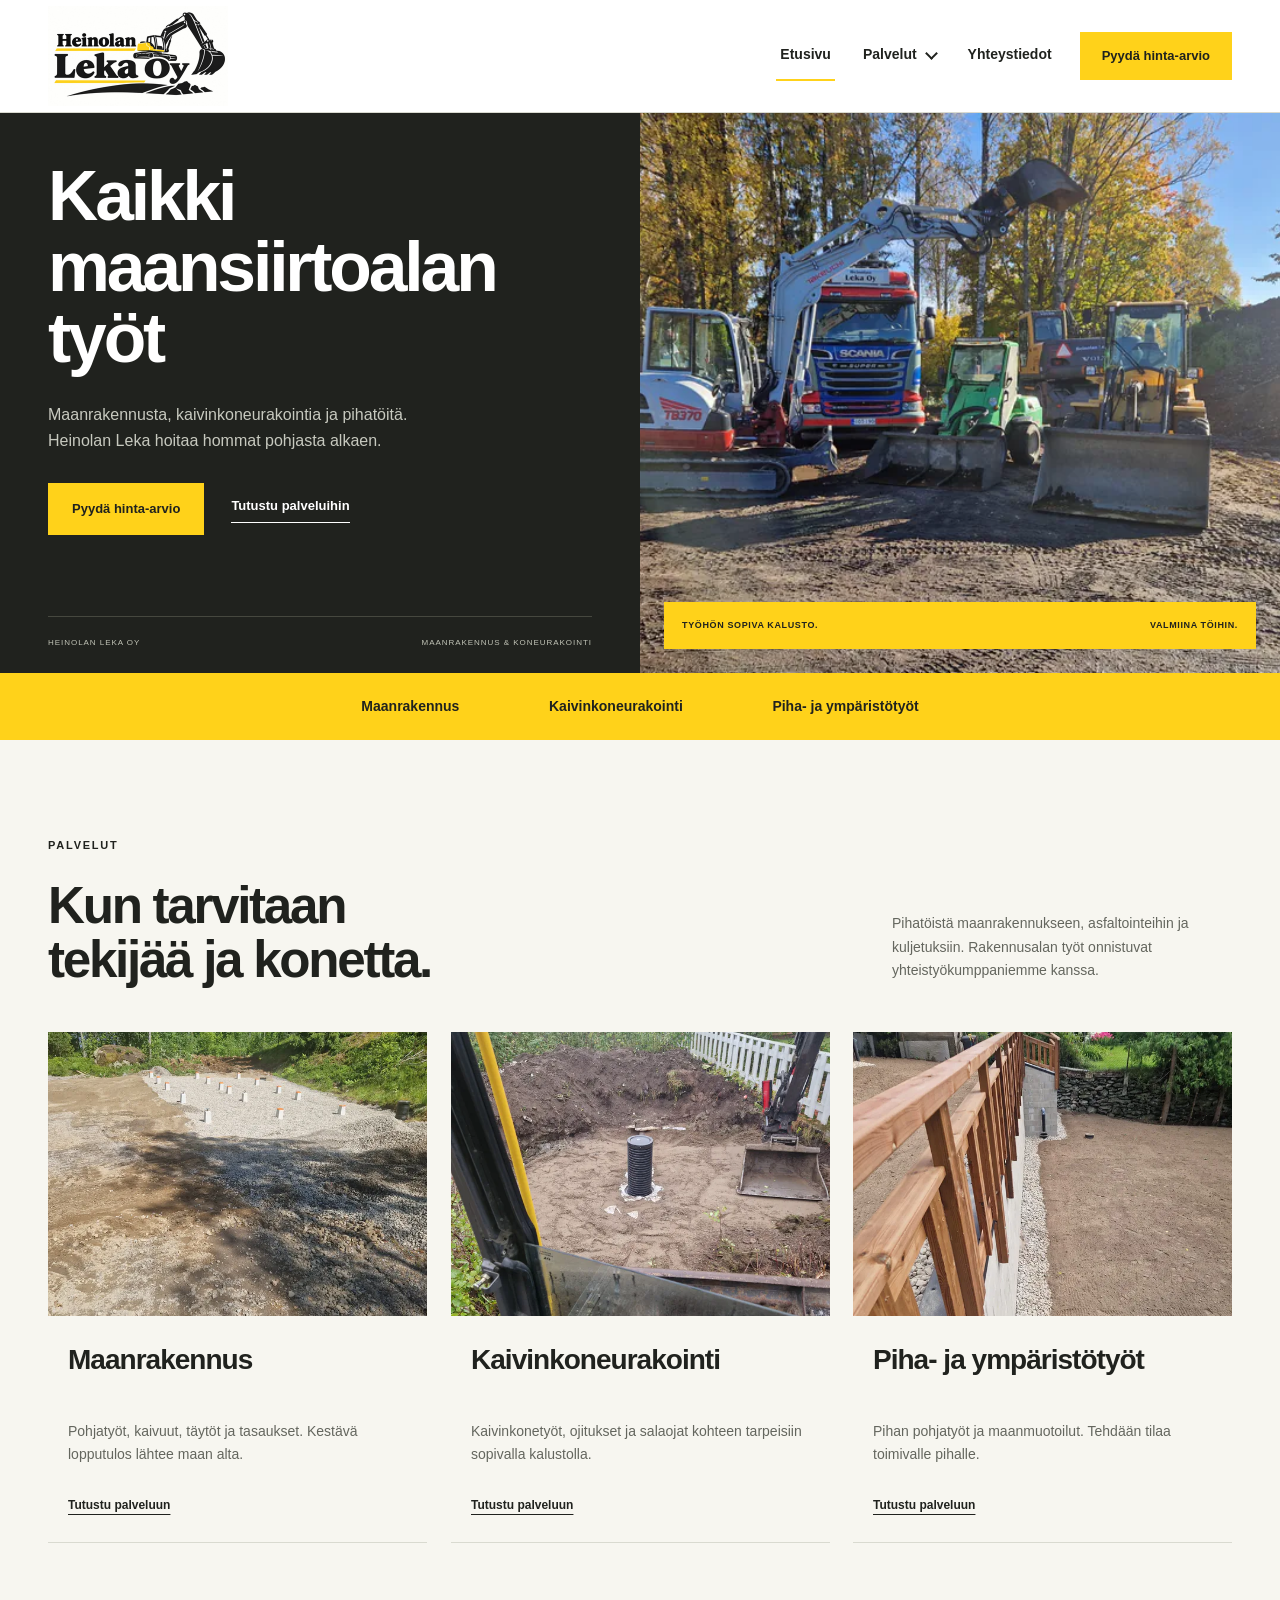
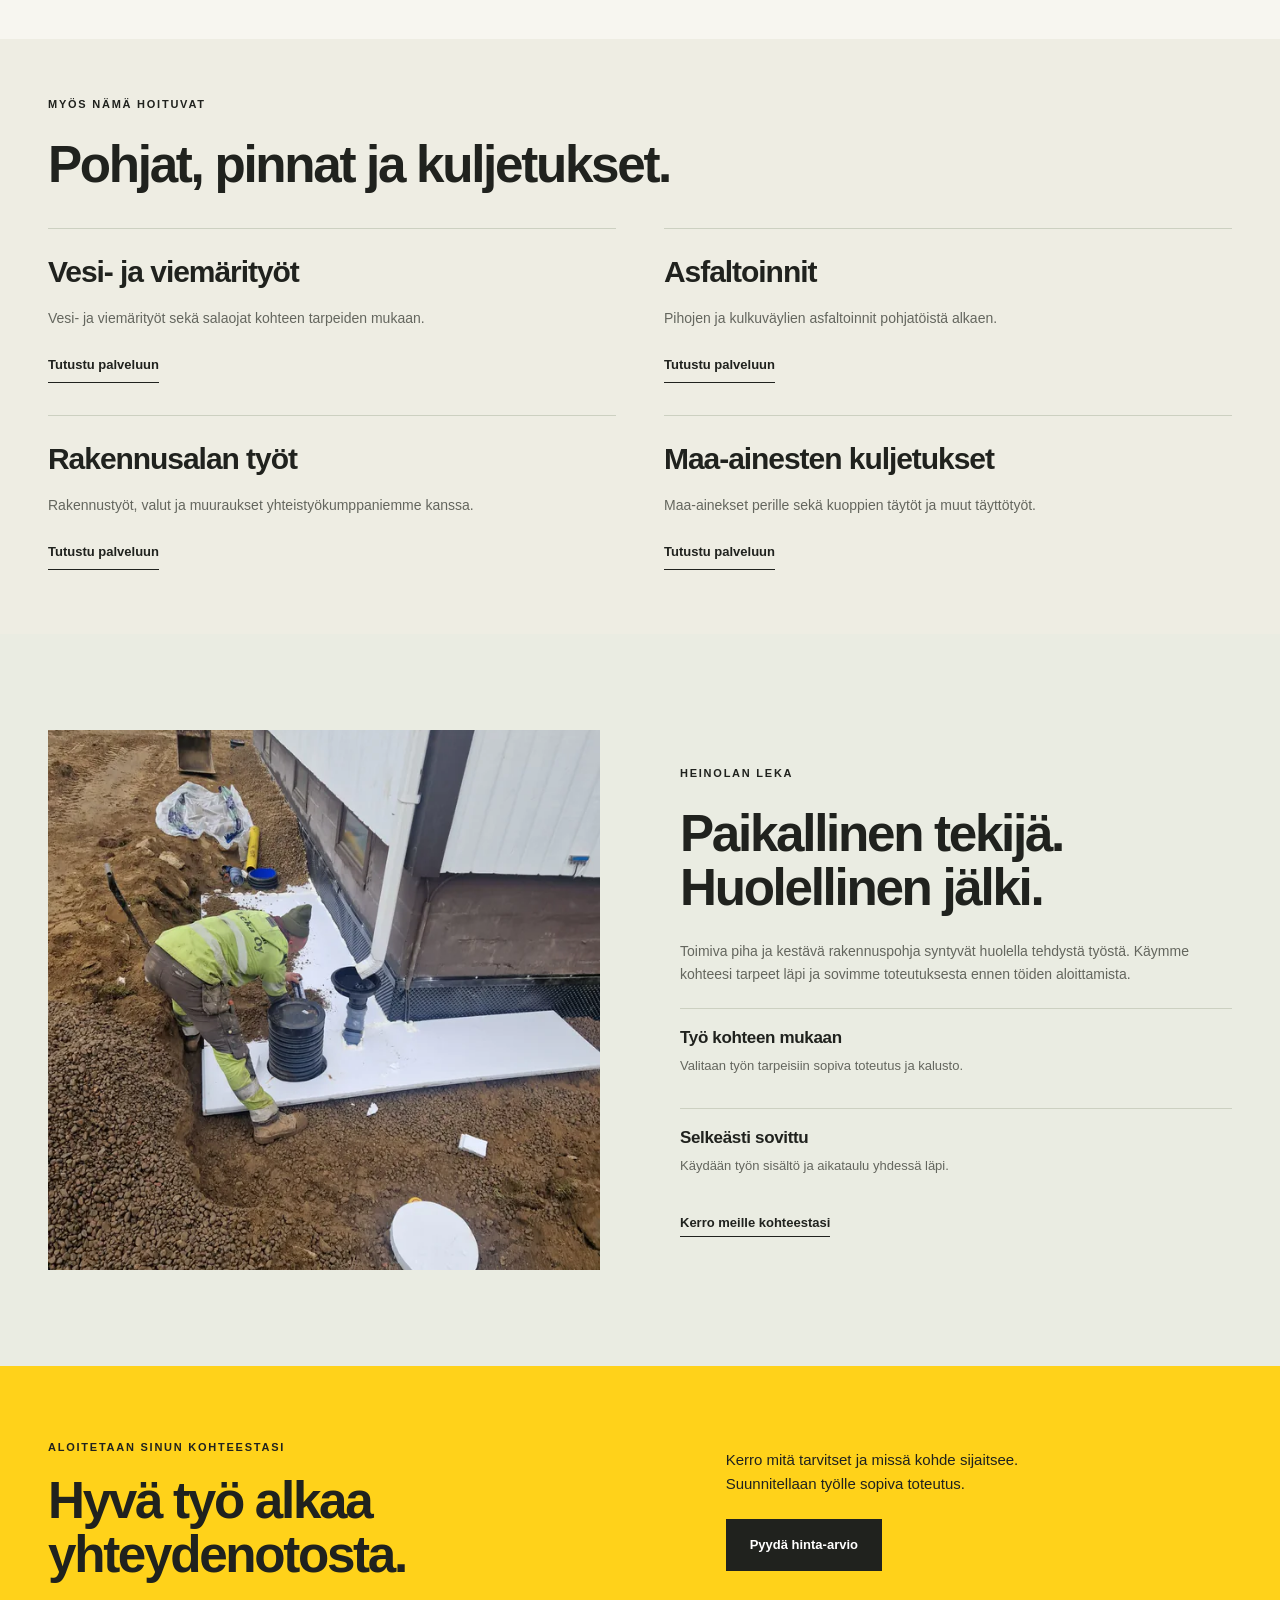
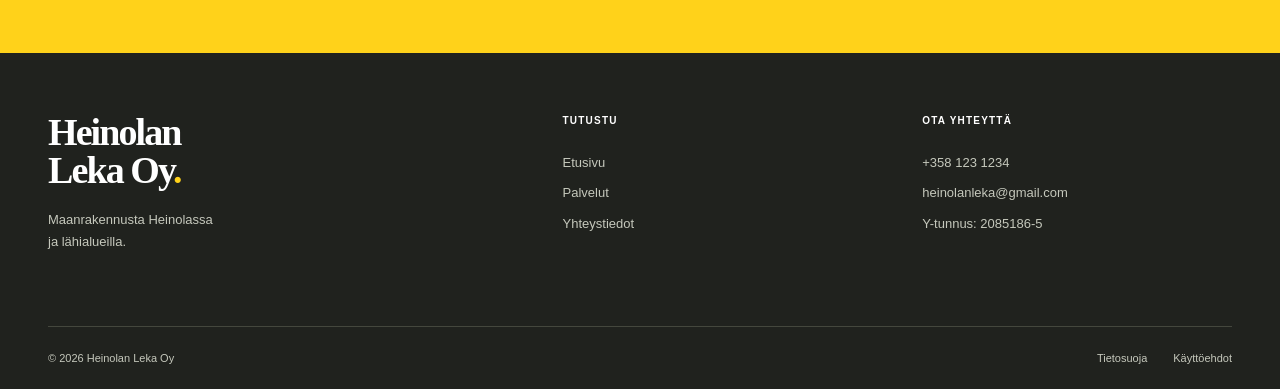
==== index.html @ 78585cc5 "Add files via upload" ====
<!doctype html>
<html lang="fi">
  <head>
    <meta charset="UTF-8">
    <meta name="viewport" content="width=device-width, initial-scale=1">
    <meta name="description" content="Heinolan Leka Oy tekee maanrakennus- ja maansiirtotyöt, kaivinkonetyöt sekä pihatyöt Heinolassa ja Päijät-Hämeessä. Pyydä hinta-arvio kohteeseesi.">
    <meta name="theme-color" content="#ffd21a">
    <title>Maanrakennus Heinola ja Päijät-Häme | Heinolan Leka Oy</title>
    <link rel="canonical" href="https://heinolanleka.fi/">
    <script type="application/ld+json">
      {
        "@context": "https://schema.org",
        "@graph": [
          {
            "@type": "Organization",
            "@id": "https://heinolanleka.fi/#yritys",
            "name": "Heinolan Leka Oy",
            "url": "https://heinolanleka.fi/",
            "logo": "https://heinolanleka.fi/assets/web/logo-720.webp",
            "image": "https://heinolanleka.fi/assets/web/kalusto-1280.webp",
            "description": "Maanrakennus, maansiirtotyöt, kaivinkonetyöt ja pihatyöt Heinolassa ja Päijät-Hämeessä.",
            "telephone": "+3581231234",
            "email": "heinolanleka@gmail.com",
            "taxID": "2085186-5",
            "areaServed": [
              { "@type": "City", "name": "Heinola" },
              { "@type": "AdministrativeArea", "name": "Päijät-Häme" }
            ]
          },
          {
            "@type": "WebSite",
            "@id": "https://heinolanleka.fi/#sivusto",
            "url": "https://heinolanleka.fi/",
            "name": "Heinolan Leka Oy",
            "inLanguage": "fi-FI",
            "publisher": { "@id": "https://heinolanleka.fi/#yritys" }
          }
        ]
      }
    </script>
    <meta property="og:type" content="website">
    <meta property="og:locale" content="fi_FI">
    <meta property="og:site_name" content="Heinolan Leka Oy">
    <meta property="og:title" content="Maanrakennus Heinola ja Päijät-Häme | Heinolan Leka Oy">
    <meta property="og:description" content="Heinolan Leka Oy tekee maanrakennus- ja maansiirtotyöt, kaivinkonetyöt sekä pihatyöt Heinolassa ja Päijät-Hämeessä. Pyydä hinta-arvio kohteeseesi.">
    <meta property="og:url" content="https://heinolanleka.fi/">
    <meta property="og:image" content="https://heinolanleka.fi/assets/web/kalusto-1280.webp">
    <meta property="og:image:width" content="1280">
    <meta property="og:image:height" content="960">
    <meta property="og:image:alt" content="Heinolan Leka Oy">
    <meta name="twitter:card" content="summary_large_image">
    <meta name="twitter:title" content="Maanrakennus Heinola ja Päijät-Häme | Heinolan Leka Oy">
    <meta name="twitter:description" content="Heinolan Leka Oy tekee maanrakennus- ja maansiirtotyöt, kaivinkonetyöt sekä pihatyöt Heinolassa ja Päijät-Hämeessä. Pyydä hinta-arvio kohteeseesi.">
    <meta name="twitter:image" content="https://heinolanleka.fi/assets/web/kalusto-1280.webp">
    <link rel="stylesheet" href="styles.css">
    <script src="navigation.js" defer></script>
  </head>
  <body>
    <a class="skip-link" href="#sisalto">Siirry sisältöön</a>


    <header>
      <div class="container navigation">
        <a class="brand" href="index.html" aria-label="Heinolan Leka Oy, etusivu">
          <img src="assets/web/logo-360.webp" srcset="assets/web/logo-360.webp 360w, assets/web/logo-720.webp 720w" sizes="(max-width: 700px) 135px, 180px" alt="Heinolan Leka Oy" width="720" height="480">
        </a>
        <button class="menu-toggle" type="button" aria-expanded="false" aria-controls="paavalikko" hidden>
          <span class="menu-icon" aria-hidden="true"><span></span><span></span><span></span></span>
          <span class="menu-label">Valikko</span>
        </button>
        <nav id="paavalikko" aria-label="Päänavigaatio">
          <a href="index.html" aria-current="page">Etusivu</a>
          <details class="services-dropdown">
            <summary>Palvelut</summary>
            <div class="services-menu">
              <a href="palvelut.html">Kaikki palvelut</a>
              <a href="palvelut.html#maanrakennus">Maanrakennus</a>
              <a href="palvelut.html#koneurakointi">Kaivinkone&shy;urakointi</a>
              <a href="palvelut.html#pihatyot">Piha- ja ympäristötyöt</a>
              <a href="palvelut.html#vesi-ja-viemarityot">Vesi- ja viemärityöt</a>
              <a href="palvelut.html#asfaltoinnit">Asfaltoinnit</a>
              <a href="palvelut.html#rakennustyot">Rakennusalan työt, valut ja muuraukset</a>
              <a href="palvelut.html#maa-ainesten-kuljetukset">Maa-ainesten kuljetukset</a>
            </div>
          </details>
          <a href="yhteystiedot.html">Yhteystiedot</a>
          <a class="button nav-cta" href="yhteystiedot.html">Pyydä hinta-arvio</a>
        </nav>
      </div>
    </header>
    <main id="sisalto">

    
      <section class="hero">

        <div class="hero-copy">
          <h1>Kaikki<br>maansiirtoalan<br>työt</h1>
          <p class="hero-description">Maanrakennusta, kaivinkoneurakointia ja pihatöitä. Heinolan Leka hoitaa hommat pohjasta alkaen.</p>

          <div class="hero-actions">
            <a class="button" href="yhteystiedot.html">Pyydä hinta-arvio</a>
            <a class="text-link" href="palvelut.html">Tutustu palveluihin</a>
          </div>

          <div class="hero-footnote">
            <span>HEINOLAN LEKA OY</span>
            <span>MAANRAKENNUS & KONEURAKOINTI</span>
          </div>
        </div>

        <div class="hero-photo">
          <img src="assets/web/kalusto-1280.webp" srcset="assets/web/kalusto-640.webp 640w, assets/web/kalusto-1280.webp 1280w" sizes="(max-width: 700px) 100vw, 50vw" alt="Heinolan Leka Oy:n kaivinkoneita ja kuorma-auto" width="1280" height="960" fetchpriority="high">
          <div class="photo-caption">
            <span>TYÖHÖN SOPIVA KALUSTO.</span>
            <span>VALMIINA TÖIHIN.</span>
          </div>
        </div>
      </section>

      <div class="service-strip">
        <div class="container">
          <span>Maanrakennus</span>
          <span>Kaivinkone&shy;urakointi</span>
          <span>Piha- ja ympäristötyöt</span>
        </div>
      </div>

      <section class="services">
        <div class="container">
          <div class="section-heading">
            <div>
              <p class="eyebrow">PALVELUT</p>
              <h2>Kun tarvitaan<br>tekijää ja konetta.</h2>
            </div>
            <p>Pihatöistä maanrakennukseen, asfaltointeihin ja kuljetuksiin. Rakennusalan työt onnistuvat yhteistyökumppaniemme kanssa.</p>
          </div>
          <div class="service-grid">
            <a class="service-card" href="palvelut.html#maanrakennus">
              <img class="service-card-photo" src="assets/web/20250701_133553-1280.webp" srcset="assets/web/20250701_133553-640.webp 640w, assets/web/20250701_133553-1280.webp 1280w" sizes="(max-width: 700px) calc(100vw - 36px), (max-width: 1000px) calc((100vw - 64px) / 2), (max-width: 1336px) calc((100vw - 144px) / 3), 398px" alt="Tasattu sorapohja ja perustusten paikat metsäisellä tontilla" width="1280" height="1707" loading="lazy">
              <h3>Maanrakennus</h3>
              <p>Pohjatyöt, kaivuut, täytöt ja tasaukset. Kestävä lopputulos lähtee maan alta.</p>
              <span class="card-link">Tutustu palveluun</span>
            </a><a class="service-card" href="palvelut.html#koneurakointi">
              <img class="service-card-photo" src="assets/web/20240918_081945-1280.webp" srcset="assets/web/20240918_081945-640.webp 640w, assets/web/20240918_081945-1280.webp 1280w" sizes="(max-width: 700px) calc(100vw - 36px), (max-width: 1000px) calc((100vw - 64px) / 2), (max-width: 1336px) calc((100vw - 144px) / 3), 398px" alt="Kaivinkone pihan kaivuutöissä" width="1280" height="1707" loading="lazy">
              <h3>Kaivinkone&shy;urakointi</h3>
              <p>Kaivinkonetyöt, ojitukset ja salaojat kohteen tarpeisiin sopivalla kalustolla.</p>
              <span class="card-link">Tutustu palveluun</span>
            </a><a class="service-card" href="palvelut.html#pihatyot">
              <img class="service-card-photo yard-photo" src="assets/web/pihatyot-1280.webp" srcset="assets/web/pihatyot-640.webp 640w, assets/web/pihatyot-1280.webp 1280w" sizes="(max-width: 700px) calc(100vw - 36px), (max-width: 1000px) calc((100vw - 64px) / 2), (max-width: 1336px) calc((100vw - 144px) / 3), 398px" alt="Tasattu piha ja tukimuuri puukaiteineen" width="1280" height="1707" loading="lazy">
              <h3>Piha- ja ympäristötyöt</h3>
              <p>Pihan pohjatyöt ja maanmuotoilut. Tehdään tilaa toimivalle pihalle.</p>
              <span class="card-link">Tutustu palveluun</span>
            </a>
          </div>
        </div>
      </section>

      <section class="additional-services home-additional-services">
        <div class="container">
          <p class="eyebrow">MYÖS NÄMÄ HOITUVAT</p>
          <h2>Pohjat, pinnat ja kuljetukset.</h2>
          <div class="additional-service-grid">
            <a class="additional-service" href="palvelut.html#vesi-ja-viemarityot">
              <h3>Vesi- ja viemärityöt</h3>
              <p>Vesi- ja viemärityöt sekä salaojat kohteen tarpeiden mukaan.</p>
              <span class="text-link">Tutustu palveluun</span>
            </a>
            <a class="additional-service" href="palvelut.html#asfaltoinnit">
              <h3>Asfaltoinnit</h3>
              <p>Pihojen ja kulkuväylien asfaltoinnit pohjatöistä alkaen.</p>
              <span class="text-link">Tutustu palveluun</span>
            </a>
            <a class="additional-service" href="palvelut.html#rakennustyot">
              <h3>Rakennusalan työt</h3>
              <p>Rakennustyöt, valut ja muuraukset yhteistyökumppaniemme kanssa.</p>
              <span class="text-link">Tutustu palveluun</span>
            </a>
            <a class="additional-service" href="palvelut.html#maa-ainesten-kuljetukset">
              <h3>Maa-ainesten kuljetukset</h3>
              <p>Maa-ainekset perille sekä kuoppien täytöt ja muut täyttötyöt.</p>
              <span class="text-link">Tutustu palveluun</span>
            </a>
          </div>
        </div>
      </section>

      <section class="about">

        <div class="container about-grid">
          <div class="equipment-photo">
            <img src="assets/web/tyontekija-1280.webp" srcset="assets/web/tyontekija-640.webp 640w, assets/web/tyontekija-1280.webp 1280w" sizes="(max-width: 700px) calc(100vw - 36px), (max-width: 1000px) calc((100vw - 76px) / 2), (max-width: 1336px) calc((100vw - 176px) / 2), 580px" alt="Heinolan Lekan työntekijä asentamassa eristystä talon vierustalla" width="1280" height="1707" loading="lazy">
          </div>
          <div>
            <p class="eyebrow">HEINOLAN LEKA</p>
            <h2>Paikallinen tekijä.<br>Huolellinen jälki.</h2>
            <p>Toimiva piha ja kestävä rakennuspohja syntyvät huolella tehdystä työstä. Käymme kohteesi tarpeet läpi ja sovimme toteutuksesta ennen töiden aloittamista.</p>
            <div class="principle">
              <div>
                <h3>Työ kohteen mukaan</h3>
                <p>Valitaan työn tarpeisiin sopiva toteutus ja kalusto.</p>
              </div>
            </div>
            <div class="principle">
              <div>
                <h3>Selkeästi sovittu</h3>
                <p>Käydään työn sisältö ja aikataulu yhdessä läpi.</p>
              </div>
            </div>
            <a class="text-link" href="yhteystiedot.html">Kerro meille kohteestasi</a>
          </div>
        </div>
      </section>

      <section class="cta">
        <div class="container">
          <div>
            <p class="eyebrow">ALOITETAAN SINUN KOHTEESTASI</p>
            <h2>Hyvä työ alkaa<br>yhteydenotosta.</h2>
          </div>
          <div>
            <p>Kerro mitä tarvitset ja missä kohde sijaitsee.<br>Suunnitellaan työlle sopiva toteutus.</p>
            <a class="button dark" href="yhteystiedot.html">Pyydä hinta-arvio</a>
          </div>
        </div>
      </section>
    </main>

    <footer>

      <div class="container footer-main">
        <div>
          <a class="footer-brand" href="index.html">Heinolan<br>Leka Oy<span>.</span></a>
          <p>Maanrakennusta Heinolassa<br>ja lähialueilla.</p>
        </div>
        <div>
          <p class="footer-label">TUTUSTU</p>
          <a href="index.html">Etusivu</a>
          <a href="palvelut.html">Palvelut</a>
          <a href="yhteystiedot.html">Yhteystiedot</a>
        </div>
        <div>
          <p class="footer-label">OTA YHTEYTTÄ</p>
          <a href="tel:+3581231234">+358 123 1234</a>
          <a href="mailto:heinolanleka@gmail.com">heinolanleka@gmail.com</a>
          <p>Y-tunnus: 2085186-5</p>
        </div>
      </div>

      <div class="container footer-bottom">
        <span>© 2026 Heinolan Leka Oy</span>
        <div>
          <a href="tietosuoja.html">Tietosuoja</a>
          <a href="kayttoehdot.html">Käyttöehdot</a>
        </div>
      </div>
    </footer>
  </body>
</html>
---- styles.css ----
:root{--yellow:#ffd21a;--ink:#20221e;--paper:#f7f6f0;--muted:#64665e;--line:#d9dad0}*{box-sizing:border-box}html{scroll-behavior:smooth;scroll-padding-top:24px}body{margin:0;background:var(--paper);color:var(--ink);font:16px/1.65 Arial,Helvetica,sans-serif}a{color:inherit;text-decoration:none}img{display:block;max-width:100%}p{margin:0 0 22px}h1,h2,h3{margin:0;font-weight:800;line-height:1.05;letter-spacing:-.045em}h1{font-size:clamp(54px,6.7vw,102px)}h2{font-size:clamp(36px,4vw,58px)}h3{font-size:26px;letter-spacing:-.035em}.container{width:min(1240px,calc(100% - 96px));margin-inline:auto}section{padding:96px 0}.eyebrow{font-size:11px;font-weight:700;letter-spacing:.16em;margin-bottom:25px}.button{display:inline-flex;align-items:center;justify-content:space-between;gap:32px;padding:17px 24px;background:var(--yellow);color:var(--ink);font-size:13px;font-weight:700;line-height:1.4;transition:background .2s,transform .2s}.button:hover{background:#edbf00;transform:translateY(-2px)}.button.dark{background:var(--ink);color:white}.button.dark:hover{background:#3c4036}.text-link{font-size:13px;font-weight:700;border-bottom:1px solid;padding-bottom:6px}.text-link:hover{color:#706000}a:focus-visible{outline:3px solid #937700;outline-offset:5px}.skip-link{position:fixed;top:-80px;left:12px;z-index:10;padding:12px;background:var(--yellow)}.skip-link:focus{top:12px}header{background:#fff;border-bottom:1px solid var(--line)}.navigation{display:flex;align-items:center;justify-content:space-between;min-height:112px;gap:28px}.brand{width:180px;height:100px;overflow:hidden;display:flex;align-items:center}.brand img{width:180px;height:120px;object-fit:contain}.navigation nav{display:flex;gap:36px;margin-left:auto;margin-right:34px;font-size:13px;font-weight:700}.navigation nav a{padding:12px 0;border-bottom:2px solid transparent}.navigation nav a:hover,.navigation nav a[aria-current]{border-color:var(--yellow)}.hero{display:grid;grid-template-columns:1fr 1fr;padding:0;background:var(--ink);color:white}.hero-copy{padding:64px 48px 24px max(48px,calc((100vw - 1240px)/2));display:flex;flex-direction:column}.hero h1 span{color:var(--yellow)}.hero-description{max-width:405px;font-size:16px;color:#c7c9bf;margin:28px 0}.hero-actions{display:flex;align-items:center;gap:27px;margin-bottom:56px}.hero-actions .text-link:hover{color:var(--yellow)}.hero-footnote{border-top:1px solid #46483f;padding-top:19px;display:flex;justify-content:space-between;gap:15px;font-size:8px;letter-spacing:.12em;color:#c0c3b6;margin-top:auto}.hero-photo{position:relative;min-height:660px;overflow:hidden}.hero-photo>img{width:100%;height:100%;position:absolute;object-fit:cover;object-position:56% center}.photo-caption{position:absolute;bottom:24px;left:24px;right:24px;display:flex;justify-content:space-between;gap:16px;background:var(--yellow);padding:16px 18px;font-size:9px;color:var(--ink);font-weight:700;letter-spacing:.07em}.service-strip{background:var(--yellow);padding:22px 0}.service-strip .container{display:flex;align-items:center;justify-content:space-between;gap:20px;font-size:14px;font-weight:700}.section-heading{display:flex;justify-content:space-between;align-items:flex-end;gap:60px;margin-bottom:45px}.section-heading>p{max-width:340px;color:var(--muted);font-size:14px;margin:0 0 5px}.service-grid{display:grid;grid-template-columns:repeat(3,1fr);border:1px solid var(--line)}.service-card{padding:30px;display:flex;flex-direction:column;transition:background .2s}.service-card+.service-card{border-left:1px solid var(--line)}.service-card:hover{background:#eeede3}.service-card h3{max-width:250px;min-height:56px}.service-card p{color:var(--muted);font-size:14px;margin:20px 0 30px}.card-link{margin-top:auto;font-size:12px;font-weight:700;display:flex;justify-content:space-between}.about{background:#eaece2}.about-grid{display:grid;grid-template-columns:1fr 1fr;gap:80px;align-items:center}.equipment-photo{position:relative;height:540px}.equipment-photo img{height:100%;width:100%;object-fit:cover}.equipment-photo>span{position:absolute;bottom:0;left:0;padding:15px 20px;background:var(--yellow);font-size:10px;letter-spacing:.08em;font-weight:700}.about-grid h2{margin-bottom:25px}.about-grid>div>p:not(.eyebrow){color:var(--muted);font-size:14px}.principle{display:flex;gap:22px;border-top:1px solid #ccd0c1;padding-top:20px;margin-bottom:10px}.principle h3{font-size:17px;letter-spacing:-.02em;margin-bottom:8px}.principle p{font-size:13px;color:var(--muted)}.cta{background:var(--yellow);padding:72px 0}.cta .container{display:grid;grid-template-columns:1.2fr 1fr;gap:70px;align-items:center}.cta p:not(.eyebrow){font-size:15px}.cta .eyebrow{margin-bottom:18px}footer{background:var(--ink);color:#c5c8bc;padding:60px 0 0;font-size:13px}.footer-main{display:grid;grid-template-columns:1.5fr 1fr 1fr;gap:50px;padding-bottom:52px}.footer-brand{font-family:Georgia,serif;font-size:38px;font-weight:bold;color:white;line-height:1;letter-spacing:-.05em;margin-bottom:20px!important}.footer-brand span{color:var(--yellow)}.footer-main a{display:block;margin-bottom:9px}.footer-main a:hover{color:var(--yellow)}.footer-label{font-size:10px;letter-spacing:.12em;color:#fff;font-weight:700}.footer-bottom{border-top:1px solid #44473d;padding-block:22px;display:flex;justify-content:space-between;font-size:11px}.footer-bottom div{display:flex;gap:26px}.page-heading{background:var(--ink);color:white;padding:80px 0}.page-heading h1{font-size:clamp(50px,6vw,82px)}.page-heading h1 span{color:var(--yellow)}.page-heading>.container>p:last-child{max-width:540px;margin:26px 0 0;color:#c7c9bf}.details{padding:25px 0 70px}.detail-row{display:grid;grid-template-columns:1.8fr 1fr;gap:35px;padding:65px 0;border-bottom:1px solid var(--line);scroll-margin-top:20px}.detail-row h2{font-size:36px;margin-bottom:22px}.detail-row p{color:var(--muted);max-width:570px}.detail-row ul{list-style:none;padding:0;margin:0 0 0 25px}.detail-row li{padding:12px 0;border-bottom:1px solid var(--line);font-size:14px}.contact-grid{display:grid;grid-template-columns:1fr 1fr;gap:85px}.contact-email{display:flex;justify-content:space-between;gap:15px;font-size:clamp(18px,2.3vw,30px);border-bottom:1px solid var(--line);padding:35px 0 22px;letter-spacing:-.035em}.contact-email:hover{color:#746000}.area{margin-top:26px;font-size:14px}.contact-guide{background:#eaece2;padding:38px}.contact-guide h3{font-size:28px}.contact-guide ul{padding-left:22px;color:var(--muted);font-size:14px;margin:25px 0}.contact-guide li{padding:5px 0}.contact-photo{height:350px}.contact-photo img{width:100%;height:100%;object-fit:cover;object-position:center 57%}.legal-page{max-width:780px}.legal-page h1{font-size:clamp(38px,6vw,64px);overflow-wrap:anywhere}.legal-page h2{font-size:26px;margin:35px 0 18px}.legal-page p{color:var(--muted)}
@media(min-width:1600px){.hero-copy{padding-right:80px}.hero-photo{min-height:740px}}
@media(max-width:1000px){.container{width:calc(100% - 48px)}.navigation nav{gap:22px;margin-right:0}.hero-copy{padding:45px 26px 24px}.hero h1{font-size:70px}.hero-photo{min-height:630px}.hero-actions{align-items:flex-start;flex-direction:column;gap:22px}.hero-footnote{flex-direction:column;gap:5px}.about-grid{gap:40px}.service-card{padding:24px}.service-card h3{font-size:24px}.contact-grid{gap:35px}}
@media(max-width:700px){section{padding:60px 0}.container{width:calc(100% - 36px)}.navigation{min-height:0;gap:12px;flex-wrap:wrap;padding-top:4px}.brand{width:135px;height:83px}.brand img{width:135px;height:90px}.navigation .nav-cta{order:1;padding:12px 16px;font-size:12px;gap:18px}.navigation nav{order:2;flex-basis:100%;justify-content:space-between;margin:0;gap:20px;border-top:1px solid var(--line);font-size:12px}.navigation nav a{padding:12px 0}.hero{grid-template-columns:1fr}.hero-copy{padding:38px 22px 22px}.hero h1{font-size:clamp(58px,13vw,82px)}.hero-description{max-width:390px;font-size:15px;margin:24px 0}.hero-actions{flex-direction:row;align-items:center;gap:20px;margin-bottom:35px}.hero-actions .button{padding:15px 18px;gap:20px}.hero-actions .text-link{font-size:12px}.hero-footnote{flex-direction:row;font-size:7px;gap:10px}.hero-photo{min-height:340px}.photo-caption{left:18px;right:18px;bottom:18px;font-size:8px;padding:13px}.service-strip{padding:17px 0}.service-strip .container{gap:10px;flex-wrap:wrap;justify-content:center;font-size:10px}.section-heading{display:block;margin-bottom:30px}.section-heading>p{margin-top:24px;max-width:100%}.service-grid{grid-template-columns:1fr}.service-card+.service-card{border-left:0;border-top:1px solid var(--line)}.service-card h3{min-height:0;max-width:none;font-size:28px}.service-card p{margin:18px 0 24px}.about-grid{grid-template-columns:1fr;gap:35px}.equipment-photo{height:330px}.cta .container{grid-template-columns:1fr;gap:28px}.cta{padding:52px 0}.footer-main{grid-template-columns:1fr 1fr;gap:30px}.footer-main>div:first-child{grid-column:1/-1}.footer-main>div:last-child{overflow-wrap:anywhere}.footer-bottom{gap:15px;flex-wrap:wrap}.page-heading{padding:54px 0}.detail-row{grid-template-columns:1fr;gap:15px;padding:40px 0}.detail-row h2{font-size:29px;overflow-wrap:anywhere}.detail-row ul{grid-column:1;margin:12px 0 0}.contact-grid{grid-template-columns:1fr;gap:40px}.contact-guide{padding:28px}.contact-photo{height:260px}.eyebrow{font-size:10px;margin-bottom:20px}}
@media(prefers-reduced-motion:reduce){html{scroll-behavior:auto}*,*:before,*:after{transition:none!important}}

.service-strip .container{justify-content:center;gap:clamp(24px,7vw,110px)}
.service-grid{border:0;gap:24px}
.service-card{padding:0 0 26px;border-bottom:1px solid var(--line)}
.service-card+.service-card{border-left:0}
.service-card-photo{width:100%;height:auto;aspect-ratio:4/3;object-fit:cover;object-position:center 48%;margin-bottom:28px}
.service-card h3,.service-card p,.service-card .card-link{margin-left:20px;margin-right:20px}
.card-link{text-decoration:underline;text-underline-offset:5px}
.detail-row{grid-template-columns:1fr 1fr;gap:64px;align-items:center}
.detail-row>div{min-width:0}
.detail-row ul{margin:28px 0 0;max-width:570px}
.detail-photo{width:100%;height:auto;aspect-ratio:4/5;object-fit:cover;max-height:580px}
.detail-row:nth-child(even) .detail-photo{grid-column:1;grid-row:1}
.detail-row:nth-child(even)>div{grid-column:2;grid-row:1}
.equipment-photo img{object-position:center 48%}
.yard-photo{object-position:center 24%}
@media(max-width:1000px){.detail-row{gap:32px}.service-grid{gap:16px}.service-card h3,.service-card p,.service-card .card-link{margin-left:12px;margin-right:12px}}
@media(max-width:700px){.service-strip .container{gap:8px 22px}.service-grid{gap:30px}.service-card+.service-card{border-top:0}.service-card-photo{aspect-ratio:4/3;margin-bottom:24px}.detail-row{grid-template-columns:1fr;gap:28px}.detail-row:nth-child(even) .detail-photo,.detail-row:nth-child(even)>div{grid-column:auto;grid-row:auto}.detail-photo{aspect-ratio:4/3;max-height:none}.equipment-photo{height:auto;aspect-ratio:4/5}}

.service-card{container-type:inline-size}
.service-card h3{max-width:none;font-size:clamp(22px,7.5cqw,28px);line-height:1.15}
.service-card h3,.detail-row h2{overflow-wrap:normal;hyphens:manual}

[hidden]{display:none!important}
.navigation{flex-wrap:wrap;gap:0 24px;padding-block:6px}
.brand{flex-shrink:0}
.menu-toggle{display:inline-flex;align-items:center;justify-content:center;gap:12px;min-height:48px;margin-left:auto;padding:12px 16px;border:1px solid var(--line);background:var(--paper);color:var(--ink);font:700 13px/1.4 Arial,Helvetica,sans-serif;cursor:pointer}
.menu-toggle:hover{background:var(--yellow)}
.menu-toggle:focus-visible{outline:3px solid #937700;outline-offset:5px}
.menu-icon{display:grid;gap:5px;width:22px}
.menu-icon span{height:2px;background:currentColor;transition:transform .2s,opacity .2s}
.menu-toggle[aria-expanded="true"] .menu-icon span:first-child{transform:translateY(7px) rotate(45deg)}
.menu-toggle[aria-expanded="true"] .menu-icon span:nth-child(2){opacity:0}
.menu-toggle[aria-expanded="true"] .menu-icon span:last-child{transform:translateY(-7px) rotate(-45deg)}
.navigation nav{order:2;flex-basis:100%;display:flex;align-items:center;justify-content:flex-end;flex-wrap:wrap;gap:12px 32px;margin:0;padding:16px 0;border-top:1px solid var(--line);font-size:14px}
.navigation nav a{min-height:48px;display:inline-flex;align-items:center;padding:12px 4px}
.navigation nav .nav-cta{padding:14px 22px;border:0}
@media(min-width:901px){
  .navigation{flex-wrap:nowrap}
  .navigation nav{flex-basis:auto;flex-wrap:nowrap;margin-left:auto;padding:0;border-top:0;gap:24px}
}

.hero>*,.about-grid>*,.service-grid>*,.contact-grid>*,.cta .container>*,.footer-main>*{min-width:0}
h1,h2,h3{overflow-wrap:normal;hyphens:manual}
.contact-email{overflow-wrap:anywhere}
.hero-actions,.hero-footnote,.photo-caption{flex-wrap:wrap}
.button{max-width:100%}
@media(min-width:701px) and (max-width:1000px){
  .hero h1{font-size:clamp(48px,7vw,70px)}
  .service-grid{grid-template-columns:repeat(2,minmax(0,1fr))}
  .service-card:last-child{grid-column:1/-1;max-width:calc((100% - 16px)/2)}
  .section-heading{gap:32px}
  .about-grid{gap:28px}
  .cta .container{gap:32px}
  .footer-main{gap:24px}
}
@media(max-width:700px){
  .navigation nav{align-items:stretch;flex-direction:column;gap:4px;padding-block:12px 18px}
  .navigation nav a{padding-inline:14px}
  .navigation nav .nav-cta{justify-content:center;margin-top:8px;font-size:14px}
  .hero h1{font-size:clamp(46px,12vw,82px)}
  .page-heading h1{font-size:clamp(38px,9vw,60px)}
  .hero-actions{gap:18px 20px}
  .hero-actions .text-link{display:inline-flex;align-items:center;min-height:44px}
  .footer-bottom a{display:inline-flex;align-items:center;min-height:44px}
  .footer-main a:not(.footer-brand){min-height:44px;display:flex;align-items:center}
}
.hero-copy{container-type:inline-size}
.services-dropdown{position:relative}
.services-dropdown summary{display:flex;align-items:center;gap:10px;min-height:48px;padding:12px 4px;border-bottom:2px solid transparent;font-weight:700;cursor:pointer;list-style:none}
.services-dropdown summary::-webkit-details-marker{display:none}
.services-dropdown summary::after{content:"";width:7px;height:7px;border-right:2px solid currentColor;border-bottom:2px solid currentColor;transform:translateY(-2px) rotate(45deg)}
.services-dropdown[open] summary::after{transform:translateY(2px) rotate(225deg)}
.services-dropdown summary:hover,.services-dropdown summary.is-current,.services-dropdown[open] summary{border-color:var(--yellow)}
.services-dropdown summary:focus-visible{outline:3px solid #937700;outline-offset:5px}
.services-menu{position:absolute;top:calc(100% + 8px);left:0;z-index:20;width:320px;max-width:calc(100vw - 48px);padding:10px;background:#fff;border:1px solid var(--line);box-shadow:0 12px 28px #20221e26}
.navigation .services-menu a{display:flex;padding:10px 14px;min-height:44px;font-size:13px;line-height:1.4;border:0;overflow-wrap:break-word}
.navigation .services-menu a:hover,.navigation .services-menu a:focus-visible{background:var(--paper)}
.navigation .services-menu a[aria-current]{background:var(--yellow)}
.additional-services{background:#eeede3;padding:64px 0}
.home-additional-services{padding-top:56px}
.additional-services h2{margin-bottom:36px}
.additional-service-grid{display:grid;grid-template-columns:repeat(2,minmax(0,1fr));gap:32px 48px}
.additional-service{display:flex;flex-direction:column;align-items:flex-start;min-width:0;border-top:1px solid #ccd0c1;padding-top:26px;scroll-margin-top:32px}
.additional-service h3{font-size:clamp(24px,2.5vw,30px);line-height:1.15;overflow-wrap:break-word}
.additional-service p{margin:18px 0 24px;font-size:14px;color:var(--muted);max-width:520px}
.additional-service .text-link{margin-top:auto}
a.additional-service:hover h3{color:#706000}
@media(max-width:900px){
  .services-dropdown{width:100%}
  .services-dropdown summary{padding-inline:14px;justify-content:space-between}
  .services-menu{position:static;width:100%;max-width:none;box-shadow:none;border:0;border-left:3px solid var(--yellow);padding:4px 0 4px 12px;margin:4px 0 12px;background:var(--paper)}
}
@media(max-width:700px){
  .additional-services{padding:48px 0}
  .additional-service-grid{grid-template-columns:1fr;gap:28px}
  .additional-services h2{margin-bottom:28px}
}
.hero h1{
  font-size:clamp(24px,12.8cqw,102px);
  line-height:1.02;
  overflow-wrap:normal;
  word-break:normal;
}
.hero-actions{margin-bottom:32px}
@media(min-width:701px){
  .hero-copy{padding-top:48px}
  .hero-photo{min-height:560px}
}
@media(max-width:380px){
  .cta h2{font-size:32px}
  .menu-toggle{padding:12px;gap:8px;font-size:12px}
  .navigation{column-gap:8px}
  .footer-main{grid-template-columns:1fr}
  .contact-guide{padding:22px}
}

.contact-visual{padding:0 0 80px}
.contact-section{padding:64px 0}
.contact-section .contact-grid{align-items:start;gap:48px}
.contact-info .eyebrow{margin-bottom:16px}
.contact-info h2{font-size:clamp(30px,3vw,40px);line-height:1.15}
.contact-info .business-id{font-size:12px;color:var(--muted);margin:8px 0 22px}
.contact-methods{margin:0 0 24px}
.contact-methods>div{padding:12px 0;border-top:1px solid var(--line)}
.contact-methods dt{font-size:12px;color:var(--muted);margin-bottom:2px}
.contact-methods dd{margin:0}
.contact-methods a{display:inline-block;max-width:100%;font-size:clamp(18px,2vw,24px);font-weight:700;line-height:1.5;letter-spacing:-.025em;overflow-wrap:anywhere;padding-block:4px}
.contact-methods a:hover{color:#746000}
.contact-area{border-left:3px solid var(--yellow);padding-left:18px}
.contact-area h3{font-size:18px;line-height:1.4;letter-spacing:-.02em;margin-bottom:6px}
.contact-area p{font-size:14px;color:var(--muted);margin:0;max-width:440px}
@media(max-width:700px){
  .contact-section{padding:40px 0}
  .contact-section .contact-grid{gap:32px}
}
.contact-visual-grid{display:grid;grid-template-columns:minmax(0,1.4fr) minmax(0,1fr);gap:64px;align-items:center}
.contact-visual figure{margin:0;min-width:0}
.contact-visual img{width:100%;height:auto}
.contact-visual figcaption{margin-top:12px;color:var(--muted);font-size:12px}
.contact-visual h2{margin-bottom:24px;font-size:clamp(32px,3.5vw,48px)}
.contact-visual p:not(.eyebrow){color:var(--muted);font-size:14px}
@media(max-width:900px){
  .contact-grid{grid-template-columns:minmax(0,1fr);gap:36px}
  .contact-visual-grid{grid-template-columns:minmax(0,1fr);gap:28px}
  .contact-visual{padding-bottom:56px}
}
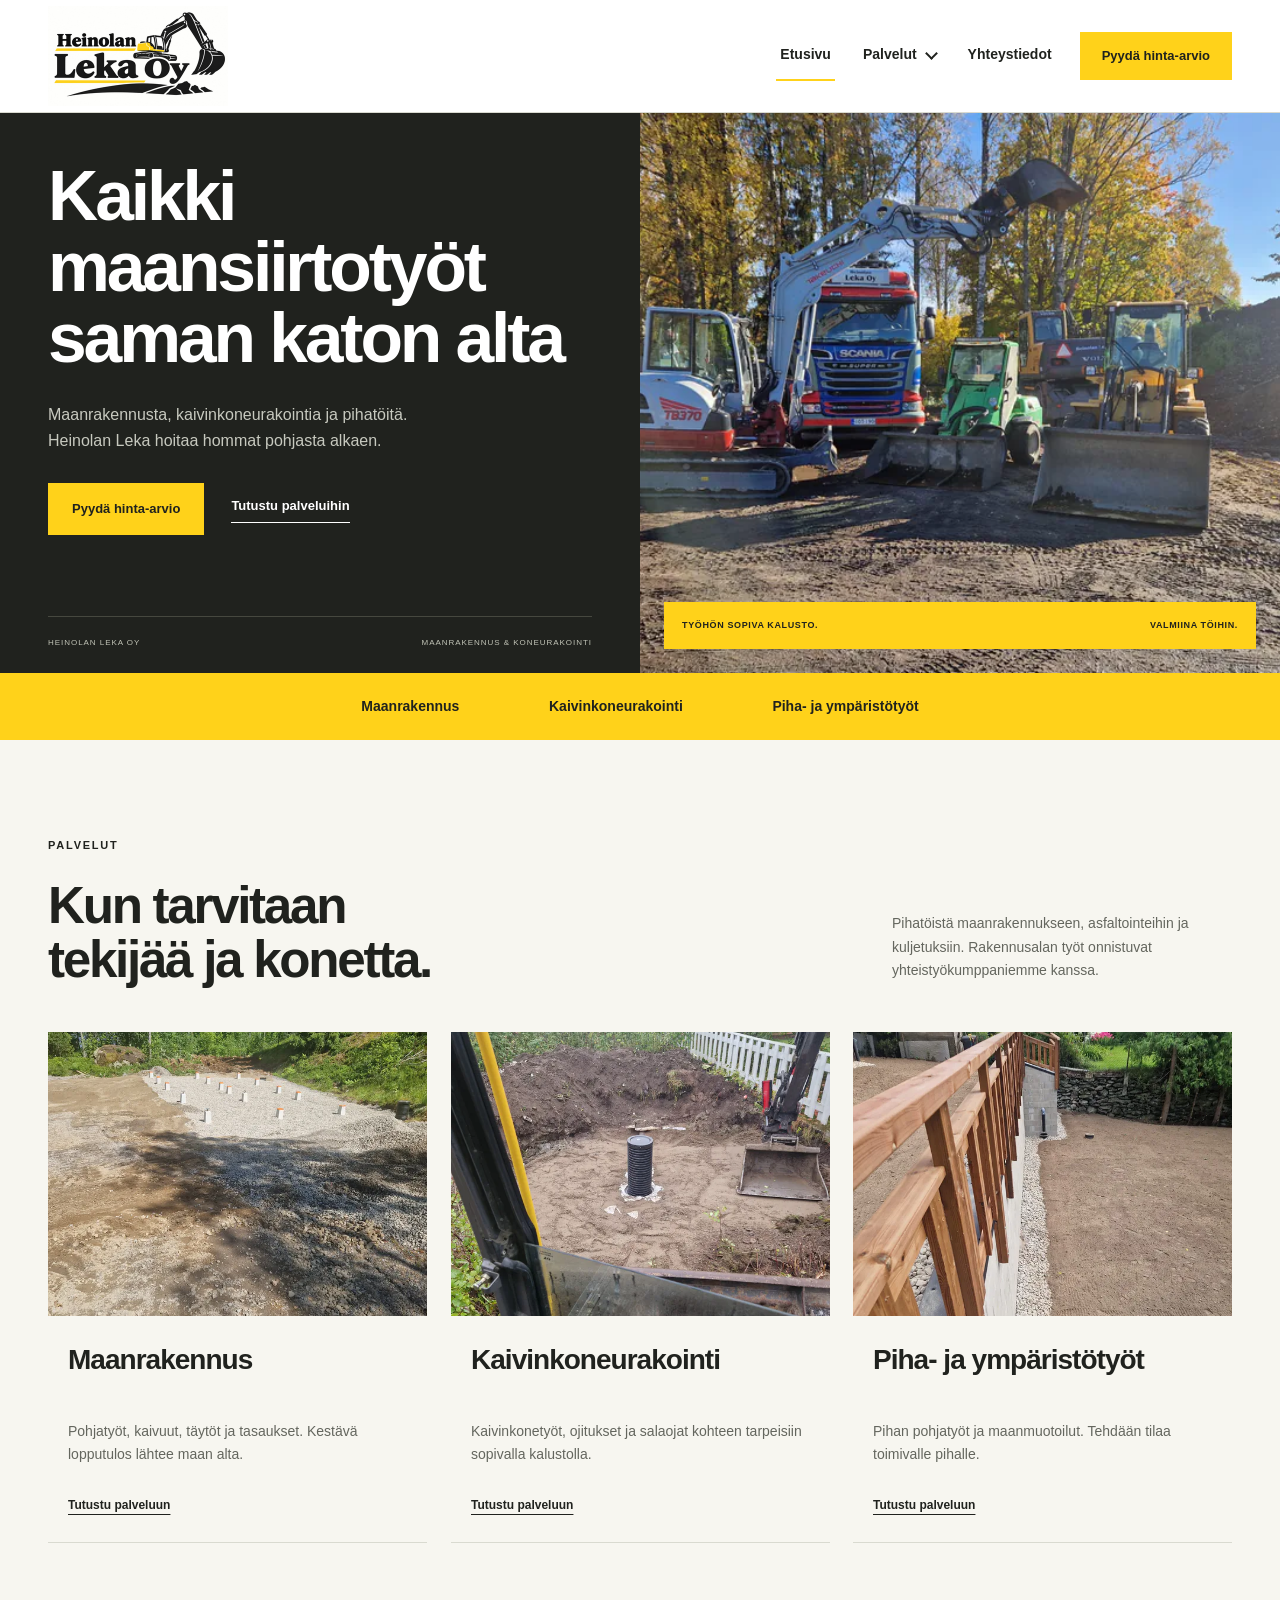
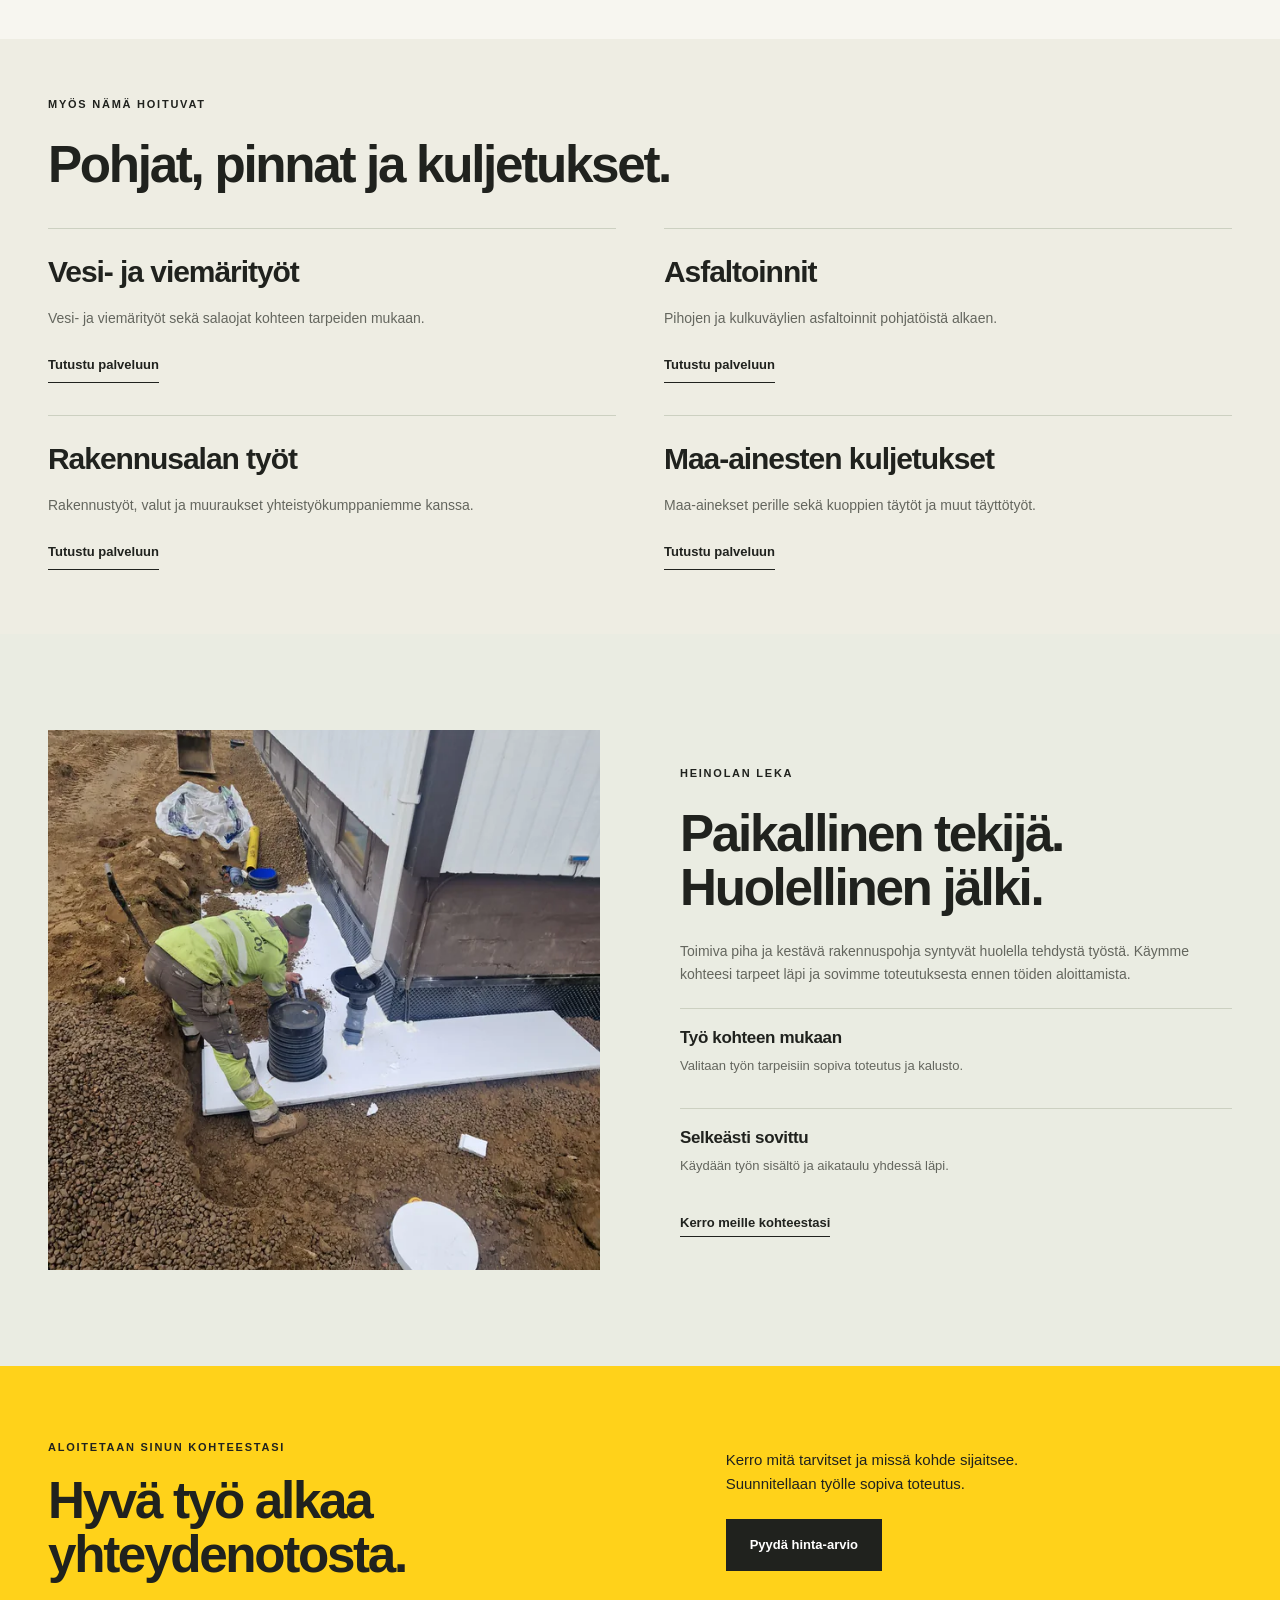
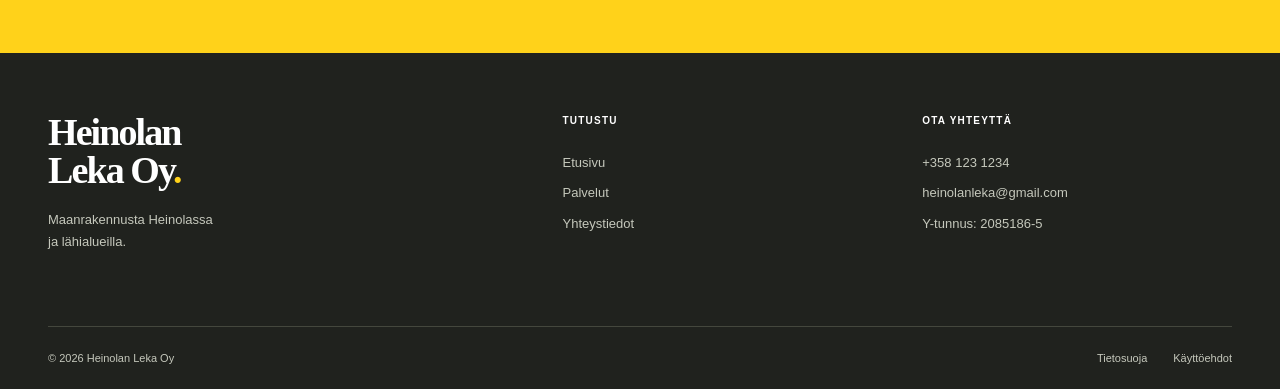
==== commit 134aefad: "Add files via upload" ====
--- a/index.html
+++ b/index.html
@@ -94,7 +94,7 @@
       <section class="hero">
 
         <div class="hero-copy">
-          <h1>Kaikki<br>maansiirtoalan<br>työt</h1>
+          <h1>Kaikki<br>maansiirtotyöt<br>saman katon alta</h1>
           <p class="hero-description">Maanrakennusta, kaivinkoneurakointia ja pihatöitä. Heinolan Leka hoitaa hommat pohjasta alkaen.</p>
 
           <div class="hero-actions">
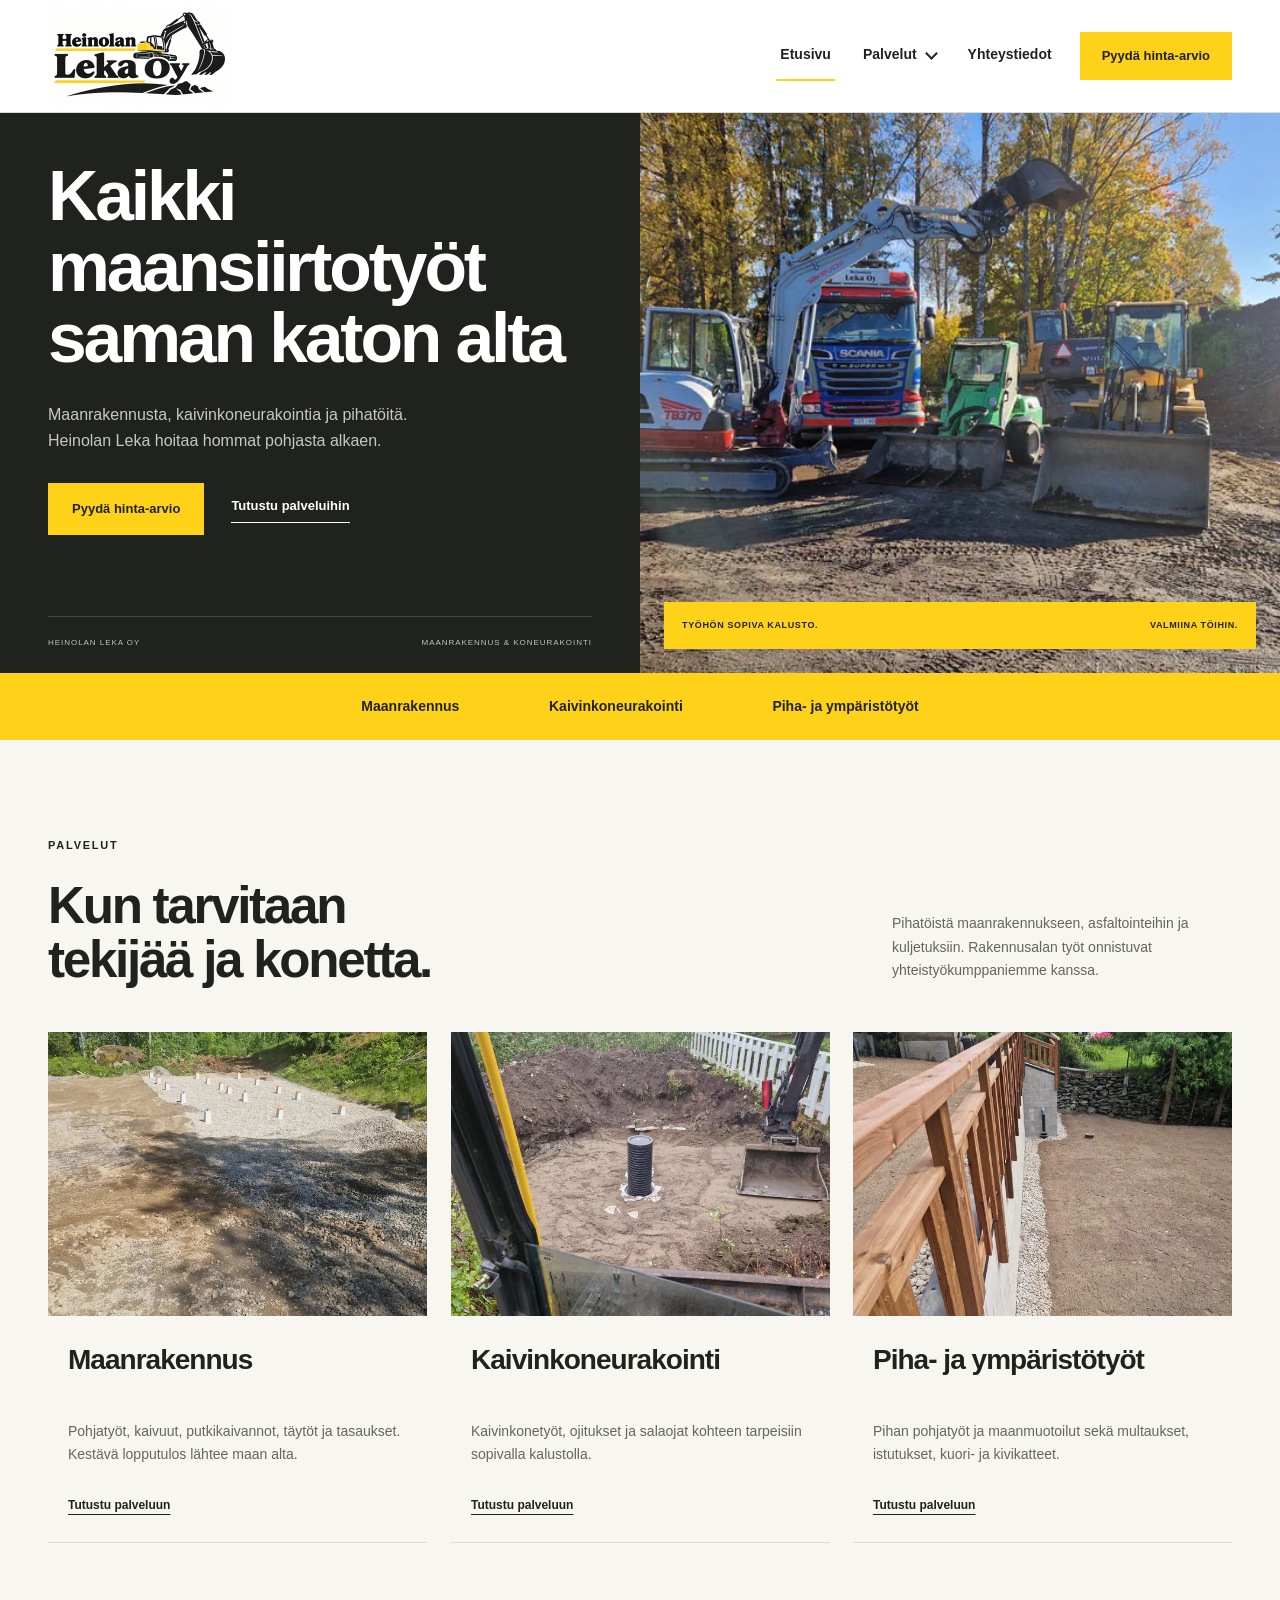
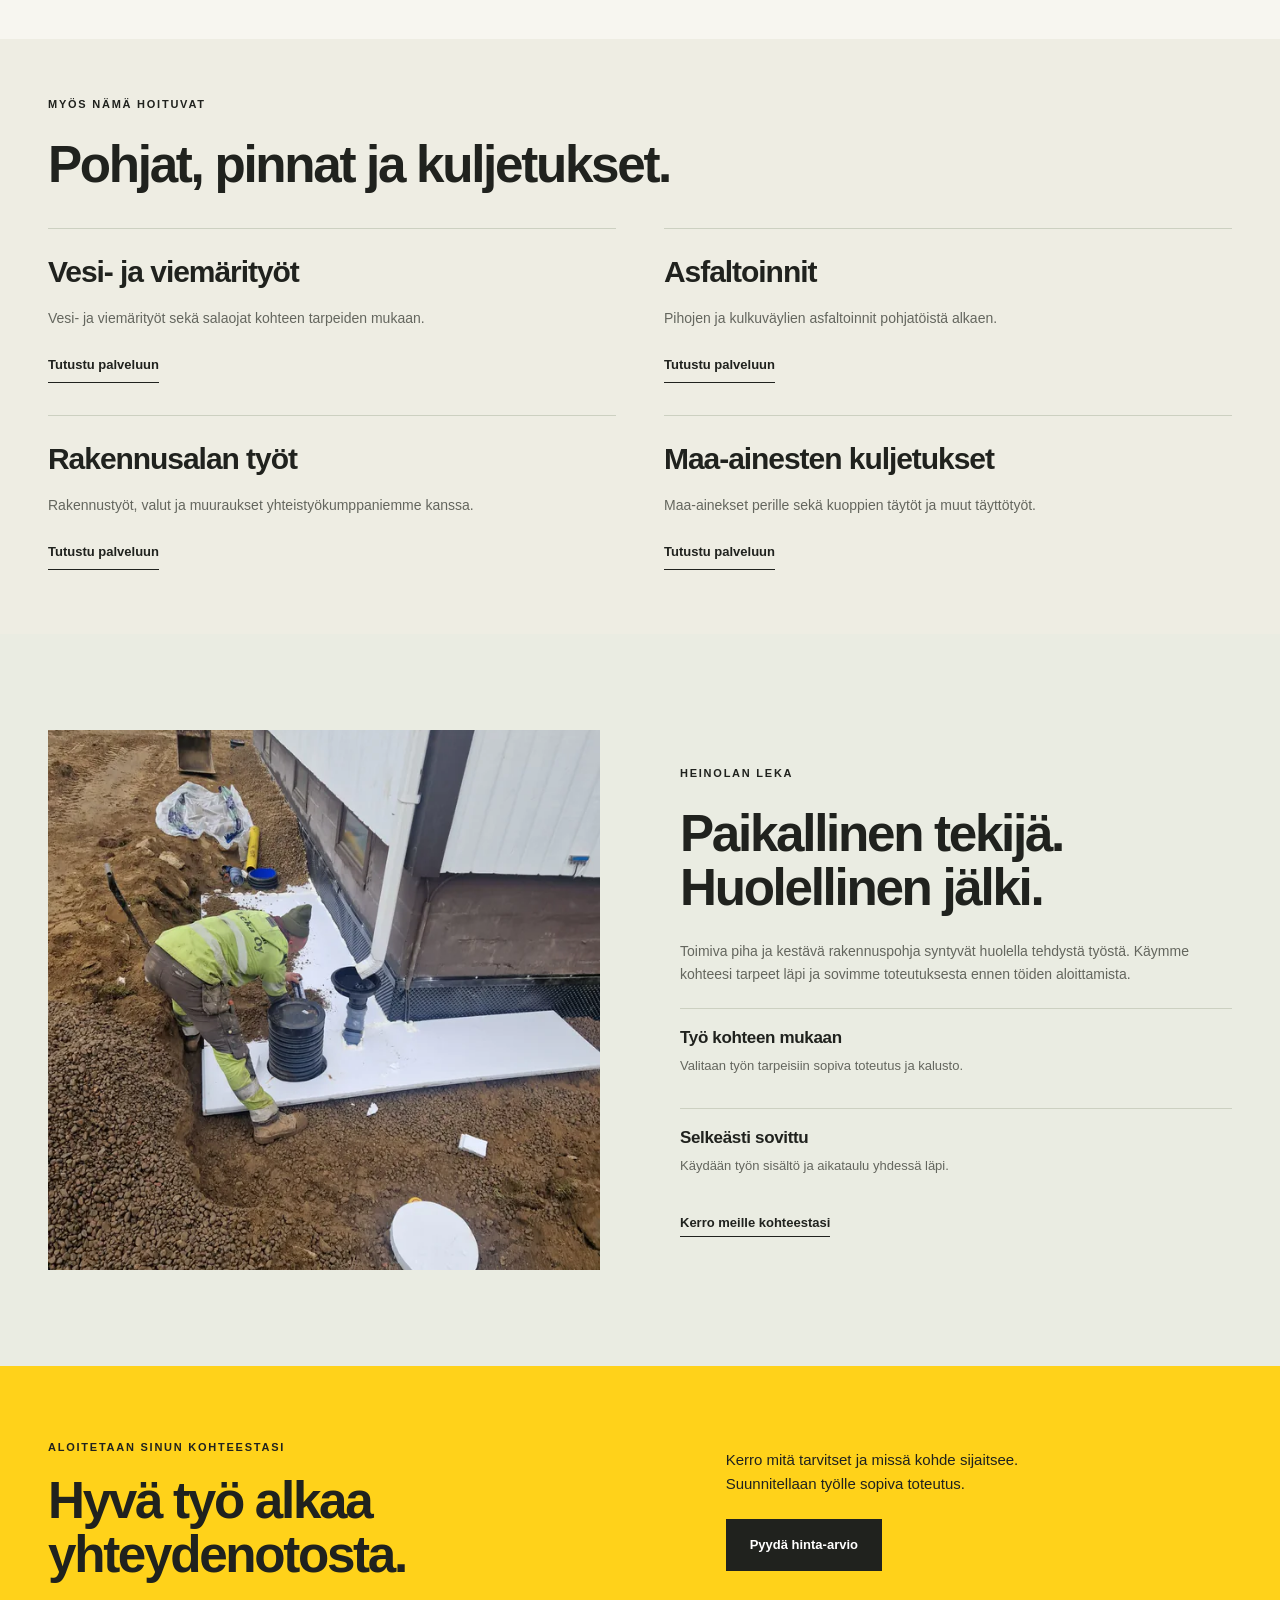
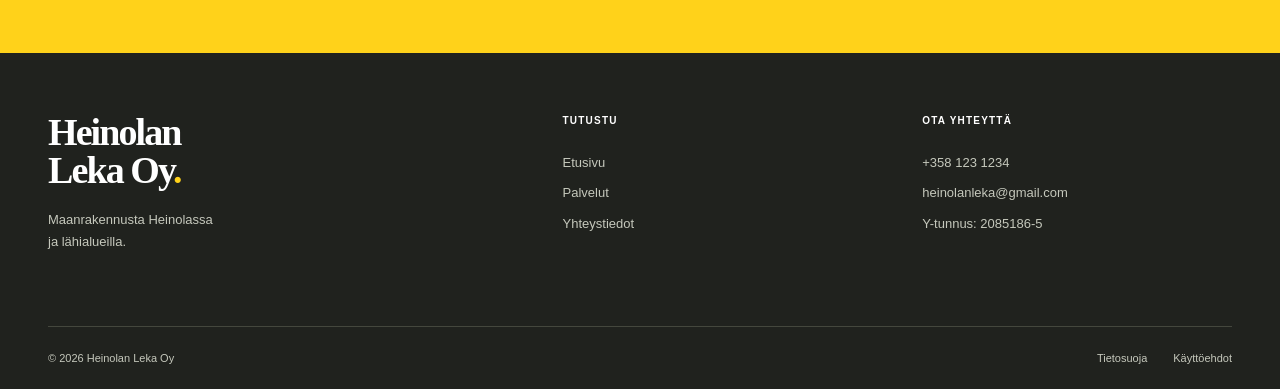
==== commit bd004563: "Add files via upload" ====
--- a/index.html
+++ b/index.html
@@ -138,7 +138,7 @@
             <a class="service-card" href="palvelut.html#maanrakennus">
               <img class="service-card-photo" src="assets/web/20250701_133553-1280.webp" srcset="assets/web/20250701_133553-640.webp 640w, assets/web/20250701_133553-1280.webp 1280w" sizes="(max-width: 700px) calc(100vw - 36px), (max-width: 1000px) calc((100vw - 64px) / 2), (max-width: 1336px) calc((100vw - 144px) / 3), 398px" alt="Tasattu sorapohja ja perustusten paikat metsäisellä tontilla" width="1280" height="1707" loading="lazy">
               <h3>Maanrakennus</h3>
-              <p>Pohjatyöt, kaivuut, täytöt ja tasaukset. Kestävä lopputulos lähtee maan alta.</p>
+              <p>Pohjatyöt, kaivuut, putkikaivannot, täytöt ja tasaukset. Kestävä lopputulos lähtee maan alta.</p>
               <span class="card-link">Tutustu palveluun</span>
             </a><a class="service-card" href="palvelut.html#koneurakointi">
               <img class="service-card-photo" src="assets/web/20240918_081945-1280.webp" srcset="assets/web/20240918_081945-640.webp 640w, assets/web/20240918_081945-1280.webp 1280w" sizes="(max-width: 700px) calc(100vw - 36px), (max-width: 1000px) calc((100vw - 64px) / 2), (max-width: 1336px) calc((100vw - 144px) / 3), 398px" alt="Kaivinkone pihan kaivuutöissä" width="1280" height="1707" loading="lazy">
@@ -148,7 +148,7 @@
             </a><a class="service-card" href="palvelut.html#pihatyot">
               <img class="service-card-photo yard-photo" src="assets/web/pihatyot-1280.webp" srcset="assets/web/pihatyot-640.webp 640w, assets/web/pihatyot-1280.webp 1280w" sizes="(max-width: 700px) calc(100vw - 36px), (max-width: 1000px) calc((100vw - 64px) / 2), (max-width: 1336px) calc((100vw - 144px) / 3), 398px" alt="Tasattu piha ja tukimuuri puukaiteineen" width="1280" height="1707" loading="lazy">
               <h3>Piha- ja ympäristötyöt</h3>
-              <p>Pihan pohjatyöt ja maanmuotoilut. Tehdään tilaa toimivalle pihalle.</p>
+              <p>Pihan pohjatyöt ja maanmuotoilut sekä multaukset, istutukset, kuori- ja kivikatteet.</p>
               <span class="card-link">Tutustu palveluun</span>
             </a>
           </div>
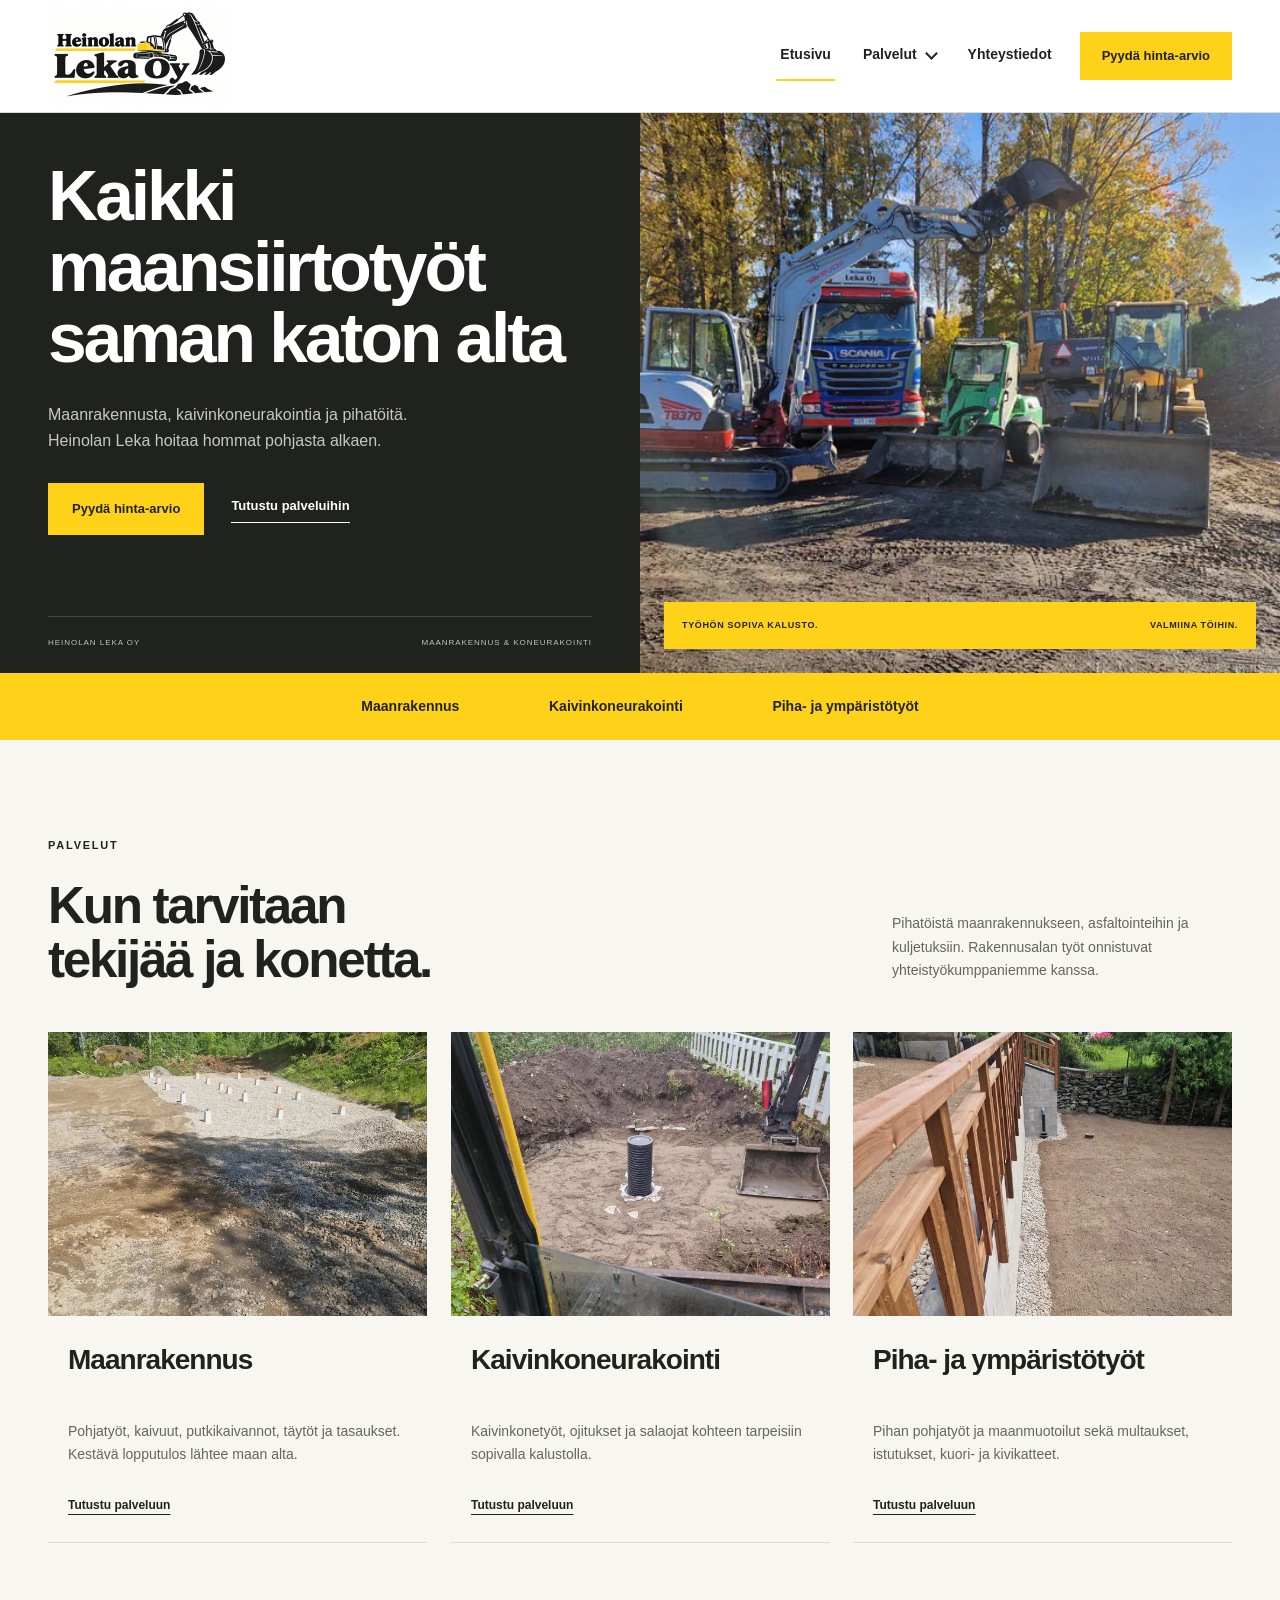
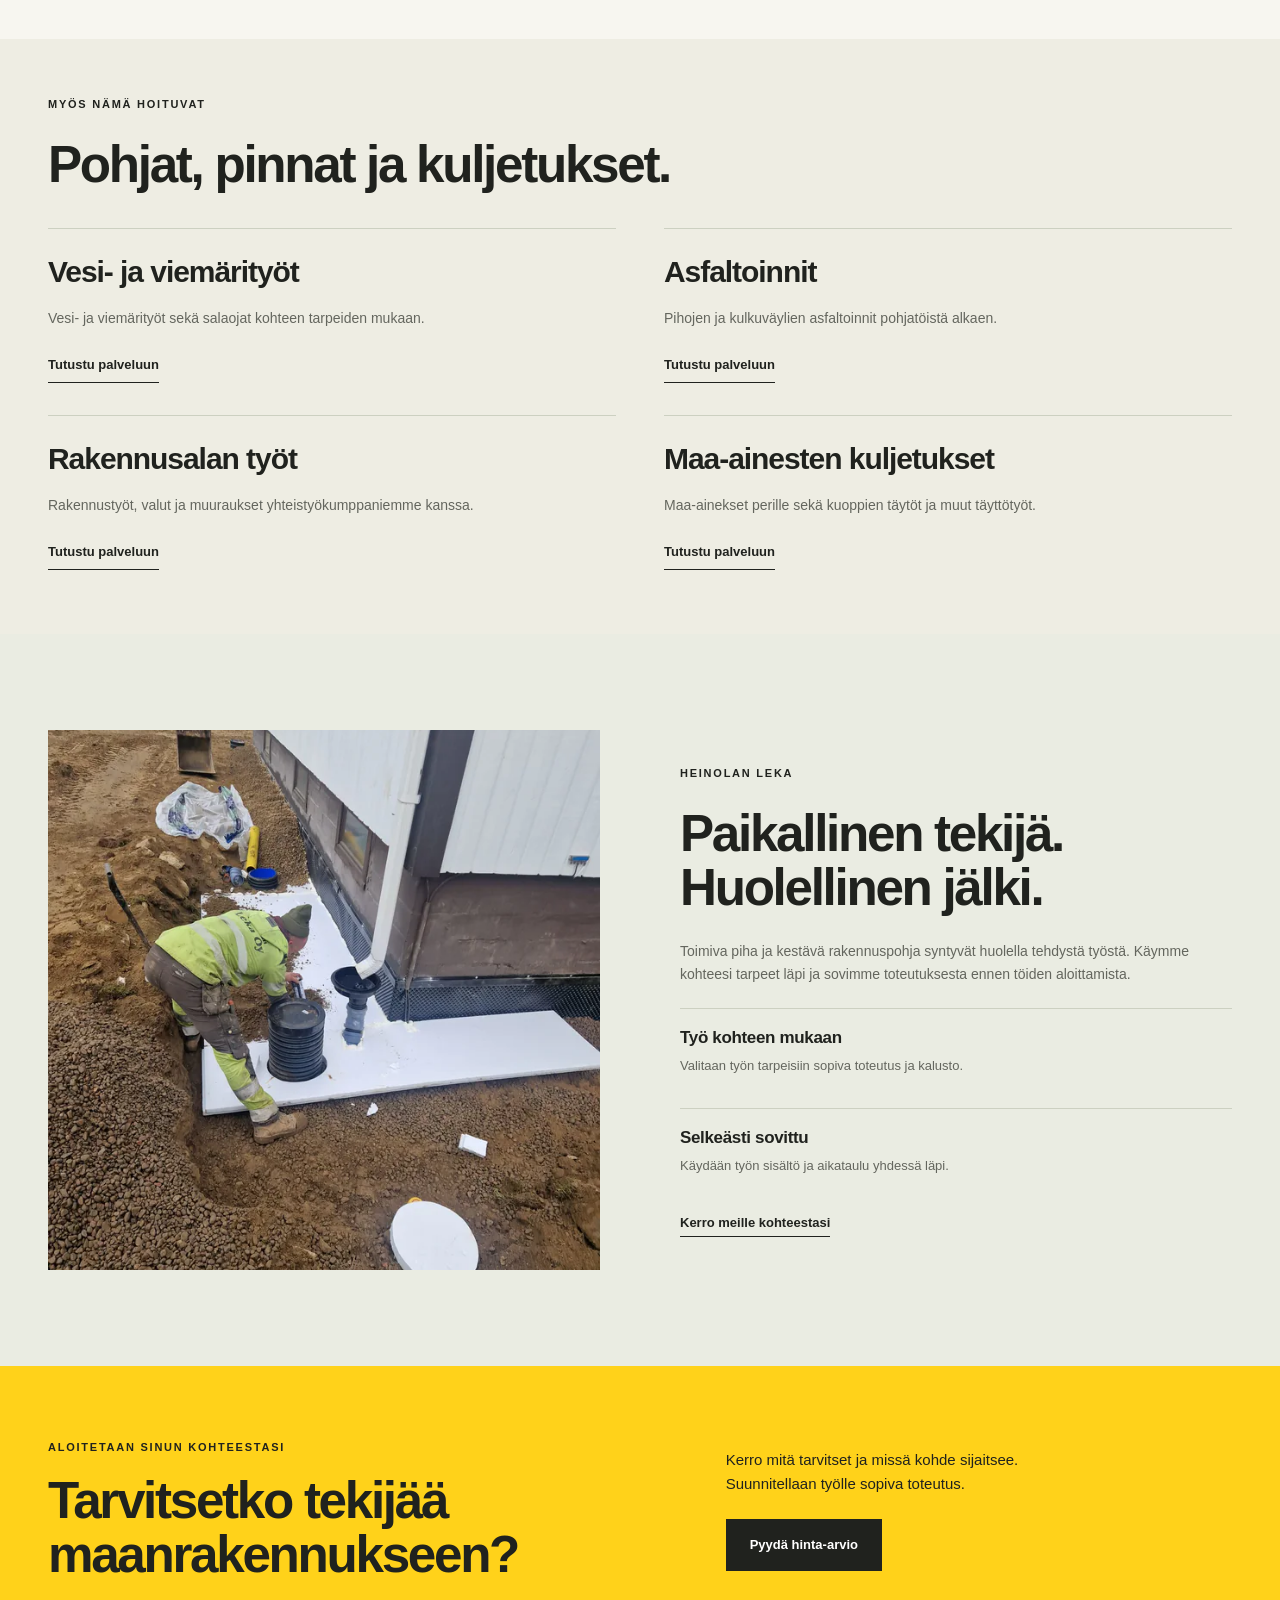
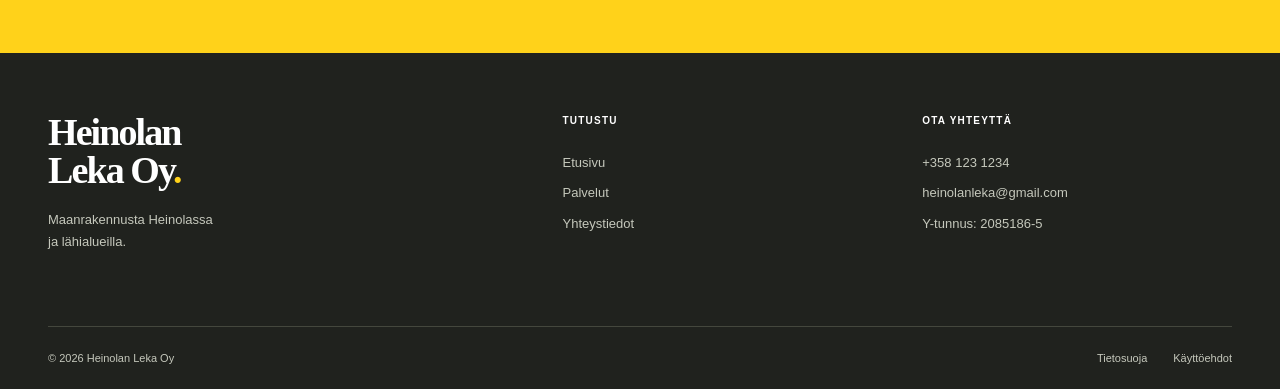
==== commit 01ffce7f: "Update index.html" ====
--- a/index.html
+++ b/index.html
@@ -215,7 +215,7 @@
         <div class="container">
           <div>
             <p class="eyebrow">ALOITETAAN SINUN KOHTEESTASI</p>
-            <h2>Hyvä työ alkaa<br>yhteydenotosta.</h2>
+            <h2>Tarvitsetko tekijää<br>maanrakennukseen?</h2>
           </div>
           <div>
             <p>Kerro mitä tarvitset ja missä kohde sijaitsee.<br>Suunnitellaan työlle sopiva toteutus.</p>
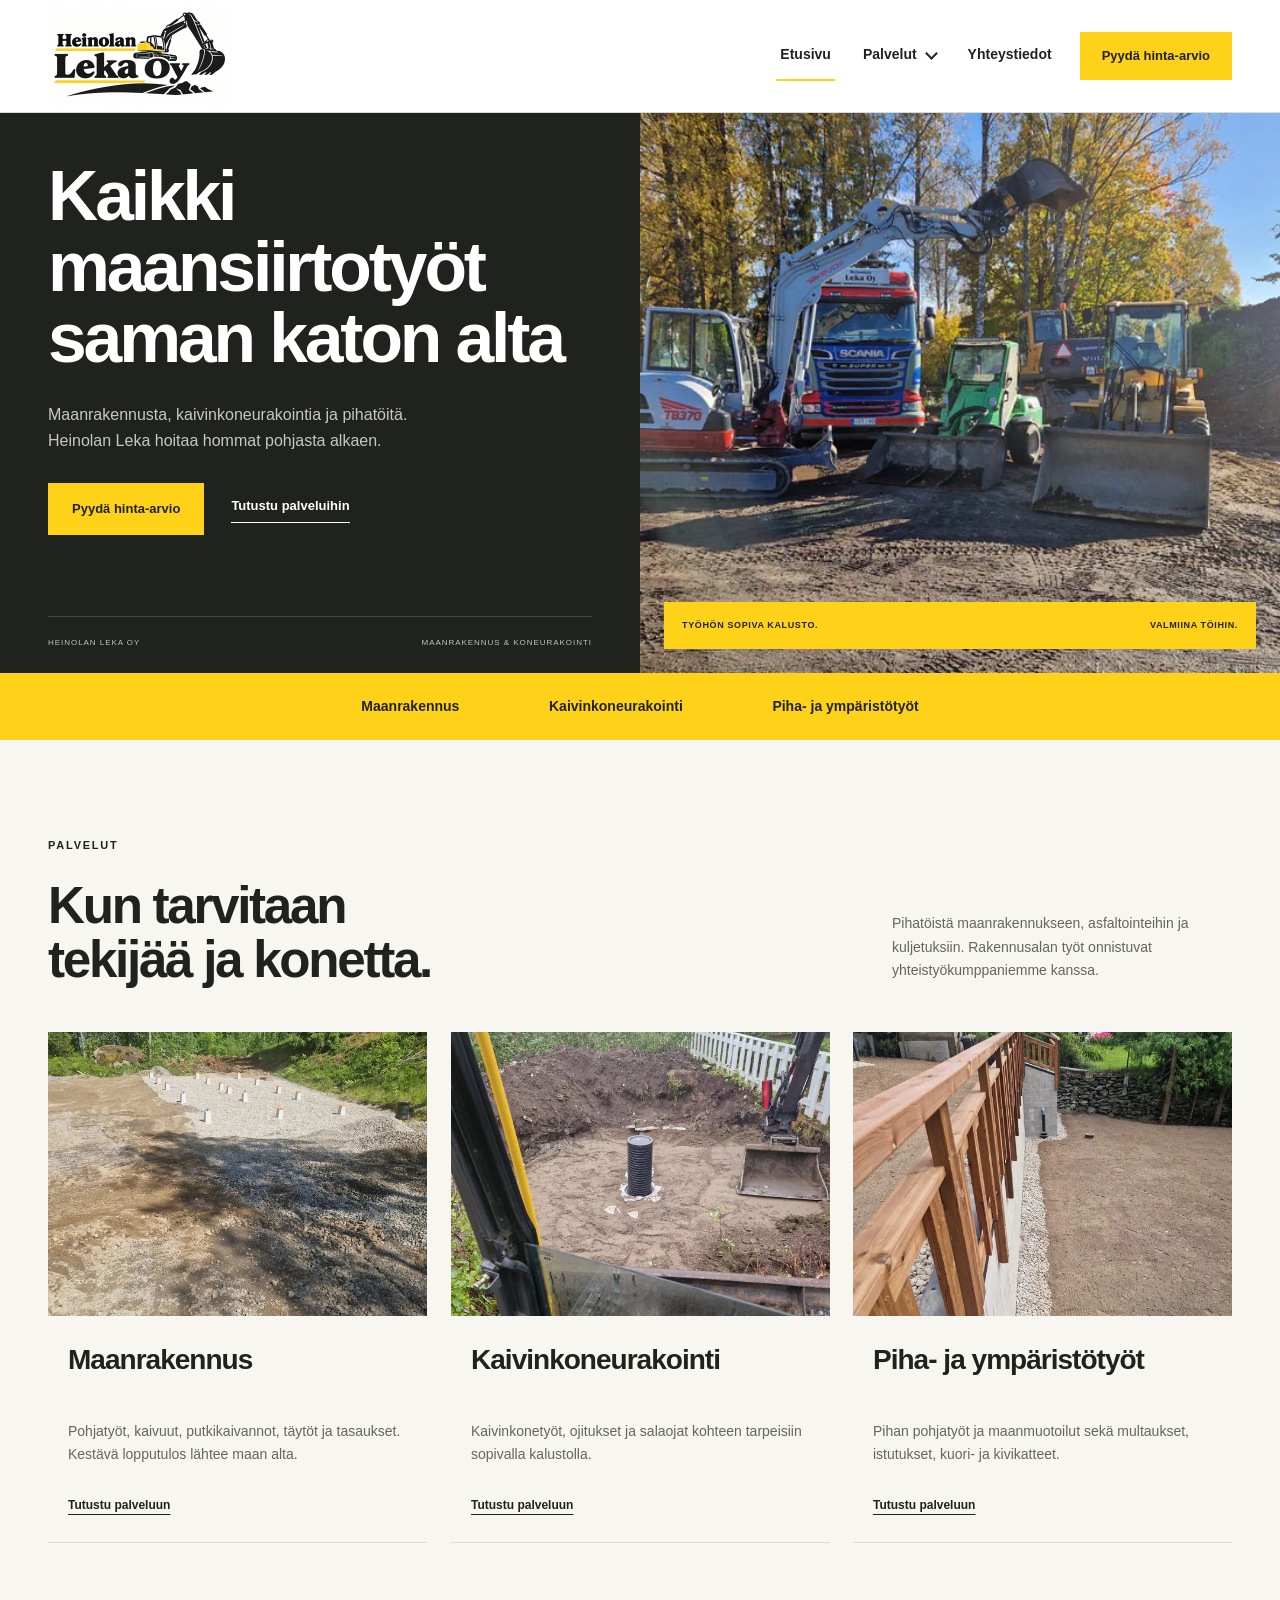
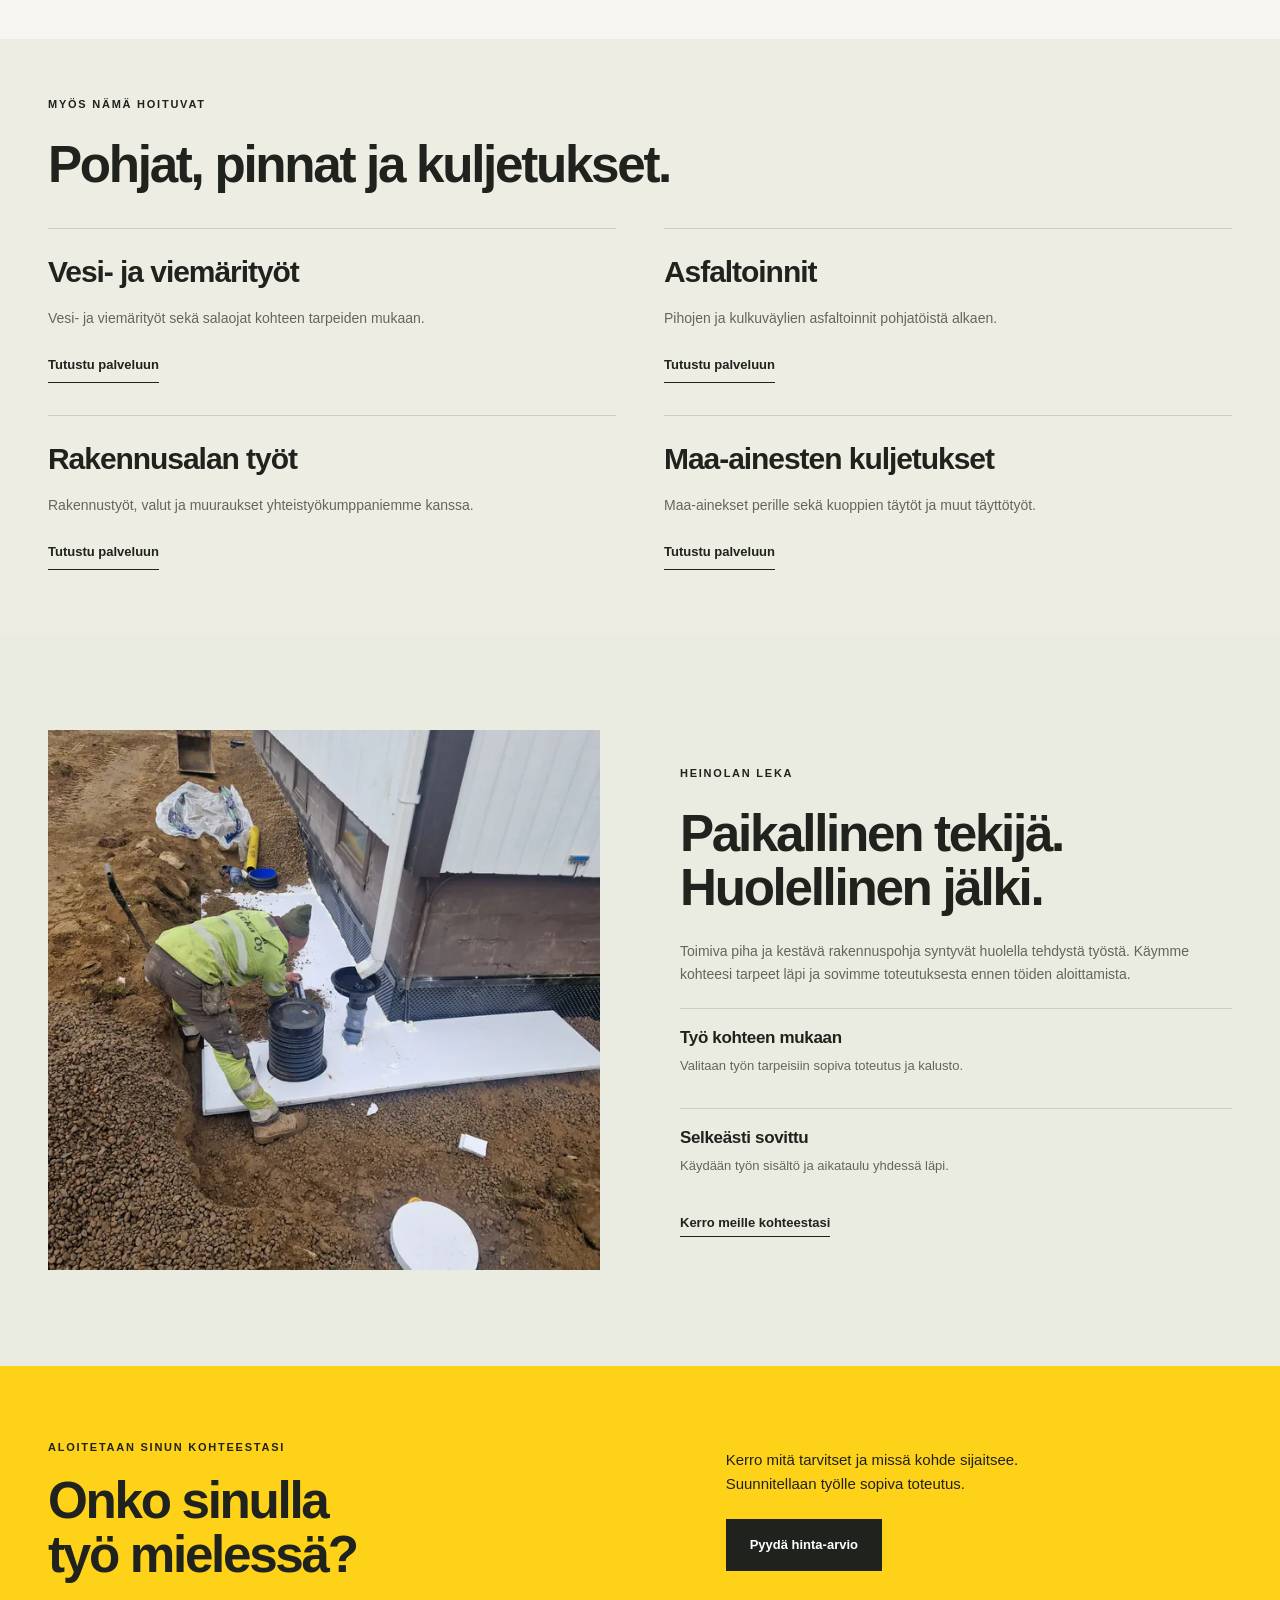
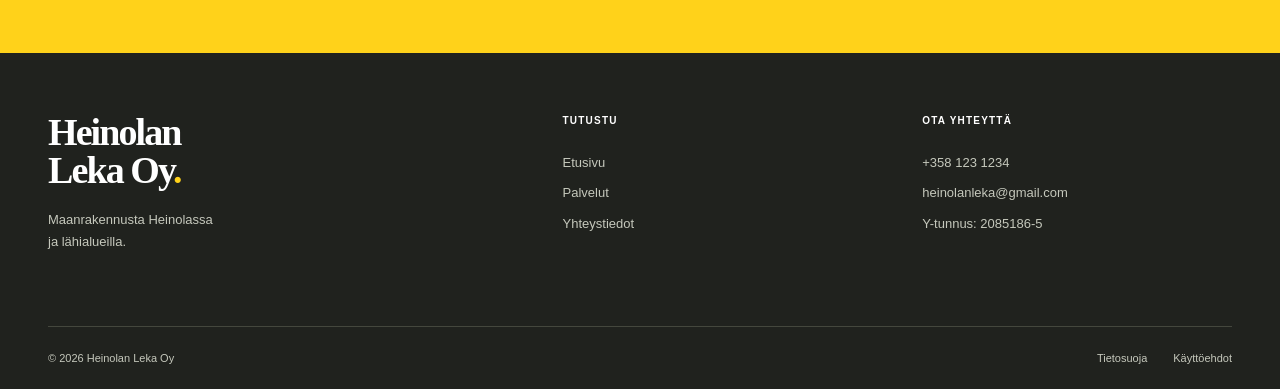
==== commit ac35883b: "Change heading text for construction inquiry" ====
--- a/index.html
+++ b/index.html
@@ -215,7 +215,7 @@
         <div class="container">
           <div>
             <p class="eyebrow">ALOITETAAN SINUN KOHTEESTASI</p>
-            <h2>Tarvitsetko tekijää<br>maanrakennukseen?</h2>
+            <h2>Onko sinulla<br>työ mielessä?</h2>
           </div>
           <div>
             <p>Kerro mitä tarvitset ja missä kohde sijaitsee.<br>Suunnitellaan työlle sopiva toteutus.</p>
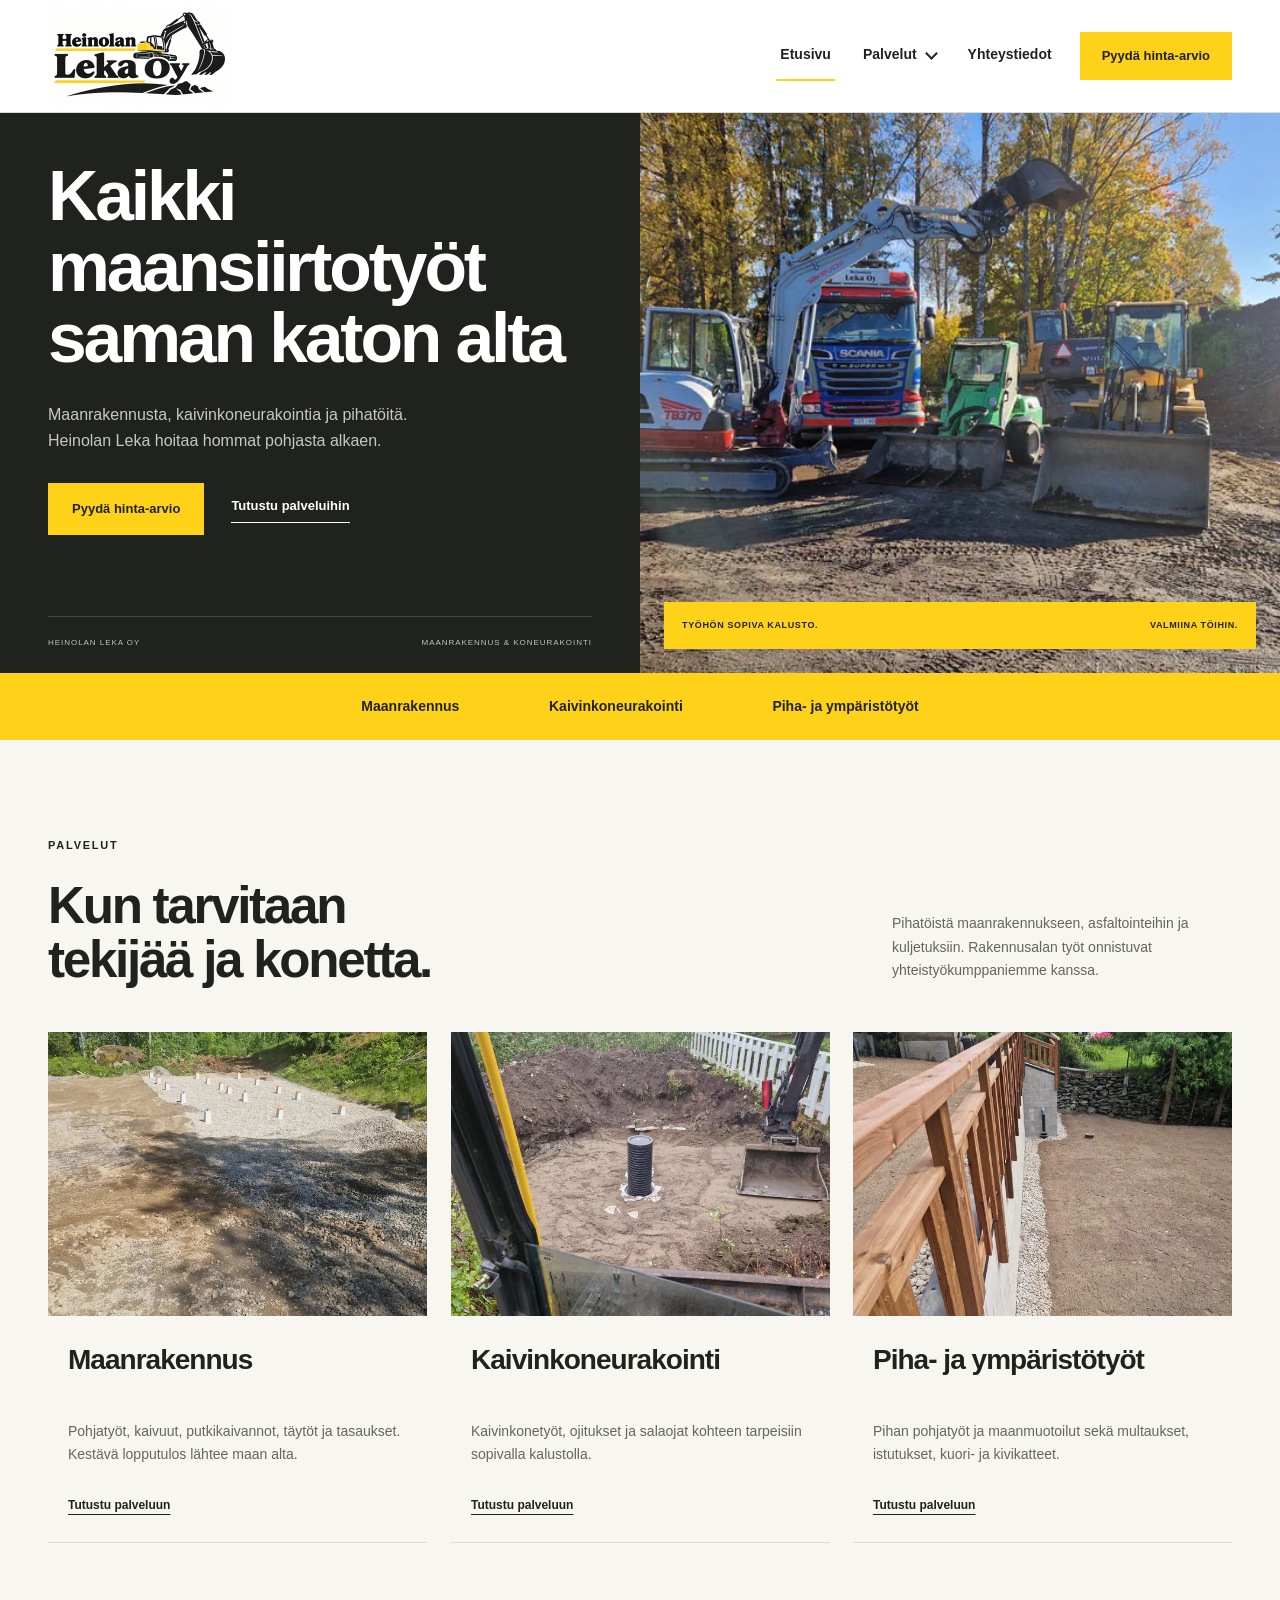
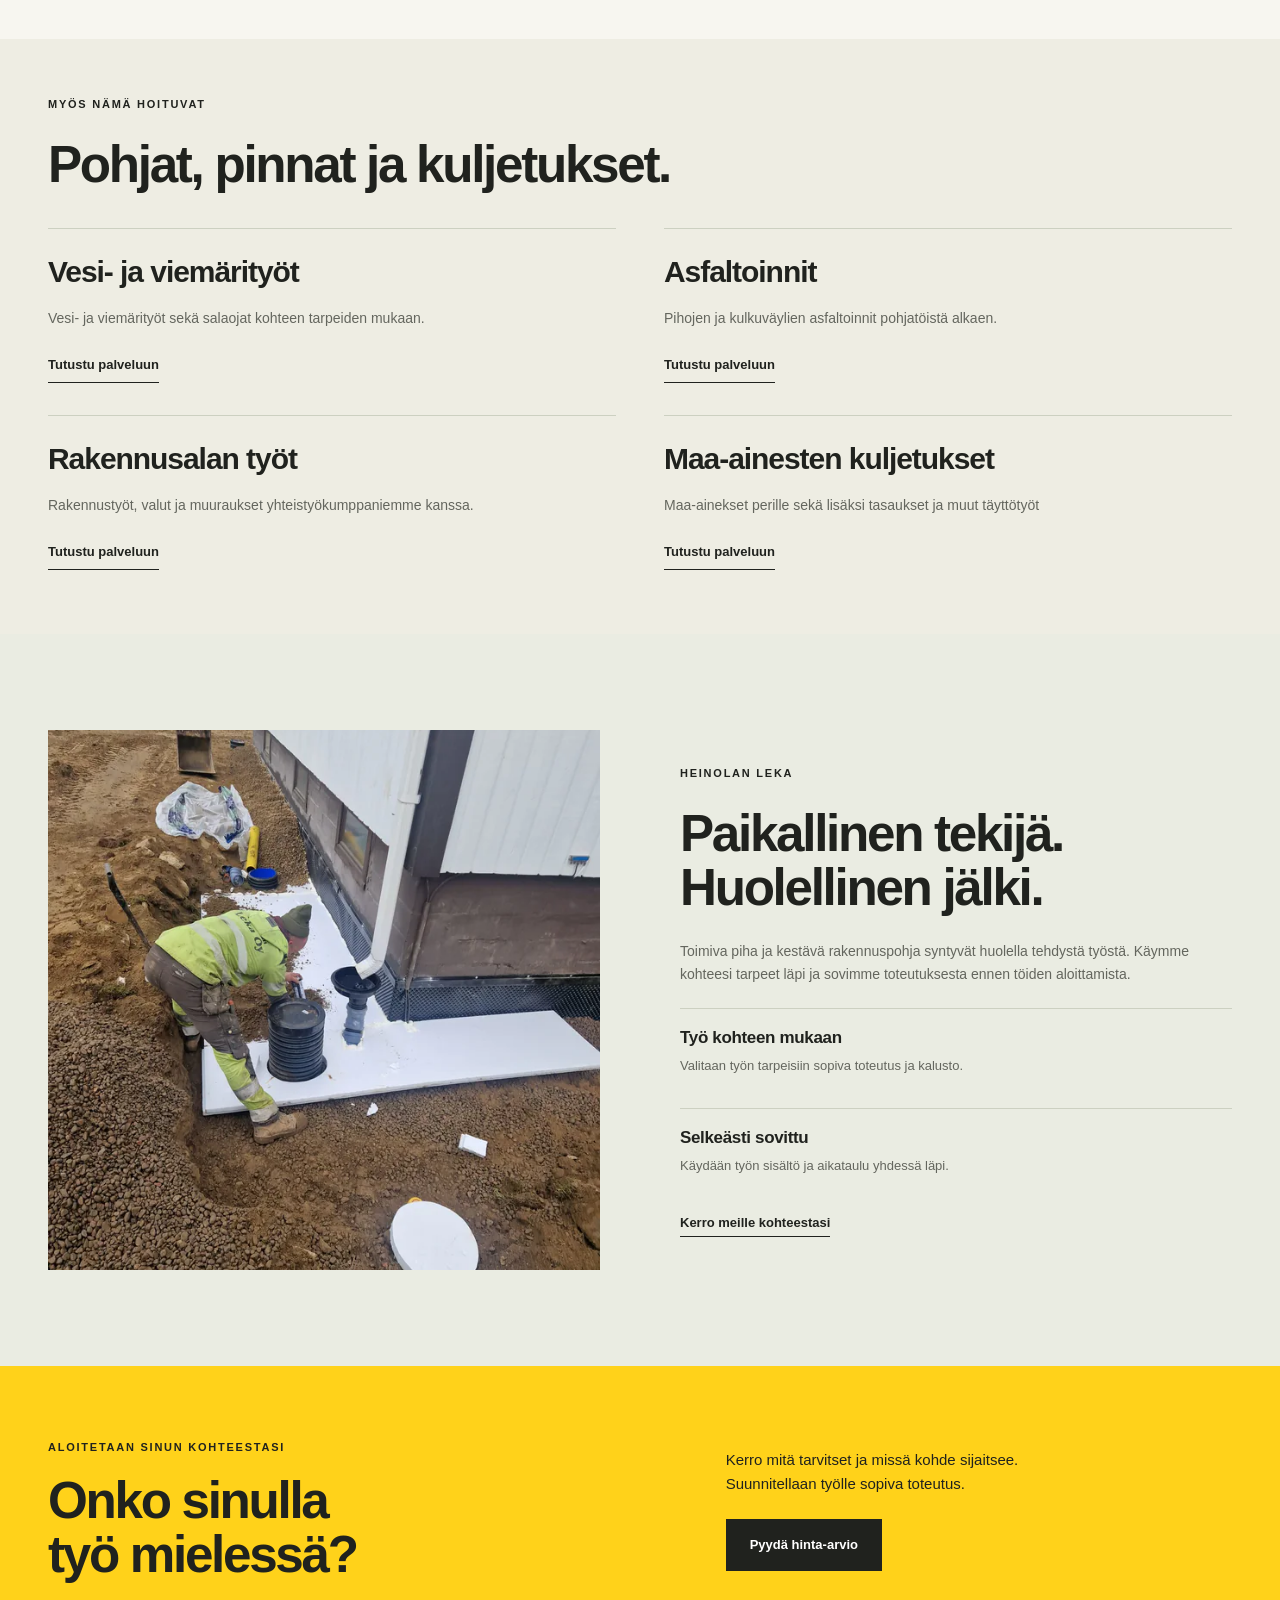
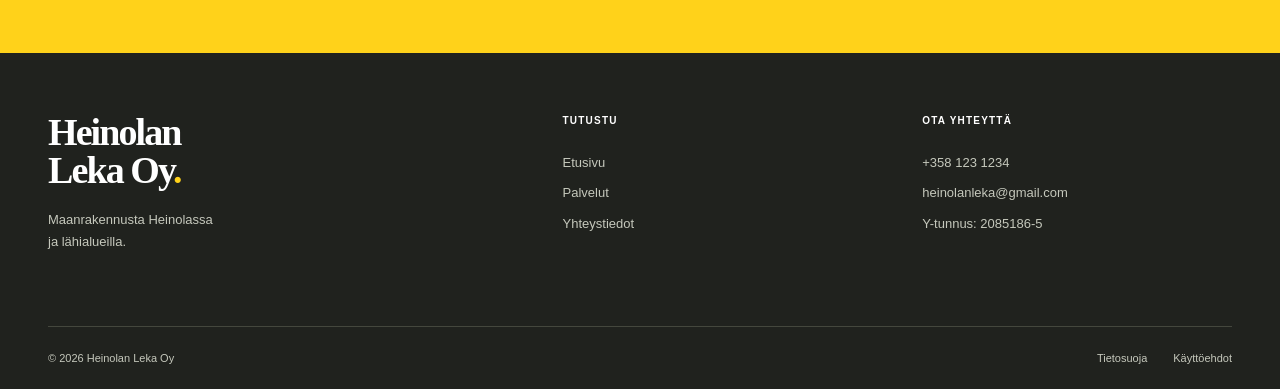
==== commit 046243b5: "Update index.html" ====
--- a/index.html
+++ b/index.html
@@ -1,258 +1,263 @@
-<!doctype html>
-<html lang="fi">
-  <head>
-    <meta charset="UTF-8">
-    <meta name="viewport" content="width=device-width, initial-scale=1">
-    <meta name="description" content="Heinolan Leka Oy tekee maanrakennus- ja maansiirtotyöt, kaivinkonetyöt sekä pihatyöt Heinolassa ja Päijät-Hämeessä. Pyydä hinta-arvio kohteeseesi.">
-    <meta name="theme-color" content="#ffd21a">
-    <title>Maanrakennus Heinola ja Päijät-Häme | Heinolan Leka Oy</title>
-    <link rel="canonical" href="https://heinolanleka.fi/">
-    <script type="application/ld+json">
-      {
-        "@context": "https://schema.org",
-        "@graph": [
-          {
-            "@type": "Organization",
-            "@id": "https://heinolanleka.fi/#yritys",
-            "name": "Heinolan Leka Oy",
-            "url": "https://heinolanleka.fi/",
-            "logo": "https://heinolanleka.fi/assets/web/logo-720.webp",
-            "image": "https://heinolanleka.fi/assets/web/kalusto-1280.webp",
-            "description": "Maanrakennus, maansiirtotyöt, kaivinkonetyöt ja pihatyöt Heinolassa ja Päijät-Hämeessä.",
-            "telephone": "+3581231234",
-            "email": "heinolanleka@gmail.com",
-            "taxID": "2085186-5",
-            "areaServed": [
-              { "@type": "City", "name": "Heinola" },
-              { "@type": "AdministrativeArea", "name": "Päijät-Häme" }
-            ]
-          },
-          {
-            "@type": "WebSite",
-            "@id": "https://heinolanleka.fi/#sivusto",
-            "url": "https://heinolanleka.fi/",
-            "name": "Heinolan Leka Oy",
-            "inLanguage": "fi-FI",
-            "publisher": { "@id": "https://heinolanleka.fi/#yritys" }
-          }
-        ]
-      }
-    </script>
-    <meta property="og:type" content="website">
-    <meta property="og:locale" content="fi_FI">
-    <meta property="og:site_name" content="Heinolan Leka Oy">
-    <meta property="og:title" content="Maanrakennus Heinola ja Päijät-Häme | Heinolan Leka Oy">
-    <meta property="og:description" content="Heinolan Leka Oy tekee maanrakennus- ja maansiirtotyöt, kaivinkonetyöt sekä pihatyöt Heinolassa ja Päijät-Hämeessä. Pyydä hinta-arvio kohteeseesi.">
-    <meta property="og:url" content="https://heinolanleka.fi/">
-    <meta property="og:image" content="https://heinolanleka.fi/assets/web/kalusto-1280.webp">
-    <meta property="og:image:width" content="1280">
-    <meta property="og:image:height" content="960">
-    <meta property="og:image:alt" content="Heinolan Leka Oy">
-    <meta name="twitter:card" content="summary_large_image">
-    <meta name="twitter:title" content="Maanrakennus Heinola ja Päijät-Häme | Heinolan Leka Oy">
-    <meta name="twitter:description" content="Heinolan Leka Oy tekee maanrakennus- ja maansiirtotyöt, kaivinkonetyöt sekä pihatyöt Heinolassa ja Päijät-Hämeessä. Pyydä hinta-arvio kohteeseesi.">
-    <meta name="twitter:image" content="https://heinolanleka.fi/assets/web/kalusto-1280.webp">
-    <link rel="stylesheet" href="styles.css">
-    <script src="navigation.js" defer></script>
-  </head>
-  <body>
-    <a class="skip-link" href="#sisalto">Siirry sisältöön</a>
-
-
-    <header>
-      <div class="container navigation">
-        <a class="brand" href="index.html" aria-label="Heinolan Leka Oy, etusivu">
-          <img src="assets/web/logo-360.webp" srcset="assets/web/logo-360.webp 360w, assets/web/logo-720.webp 720w" sizes="(max-width: 700px) 135px, 180px" alt="Heinolan Leka Oy" width="720" height="480">
-        </a>
-        <button class="menu-toggle" type="button" aria-expanded="false" aria-controls="paavalikko" hidden>
-          <span class="menu-icon" aria-hidden="true"><span></span><span></span><span></span></span>
-          <span class="menu-label">Valikko</span>
-        </button>
-        <nav id="paavalikko" aria-label="Päänavigaatio">
-          <a href="index.html" aria-current="page">Etusivu</a>
-          <details class="services-dropdown">
-            <summary>Palvelut</summary>
-            <div class="services-menu">
-              <a href="palvelut.html">Kaikki palvelut</a>
-              <a href="palvelut.html#maanrakennus">Maanrakennus</a>
-              <a href="palvelut.html#koneurakointi">Kaivinkone&shy;urakointi</a>
-              <a href="palvelut.html#pihatyot">Piha- ja ympäristötyöt</a>
-              <a href="palvelut.html#vesi-ja-viemarityot">Vesi- ja viemärityöt</a>
-              <a href="palvelut.html#asfaltoinnit">Asfaltoinnit</a>
-              <a href="palvelut.html#rakennustyot">Rakennusalan työt, valut ja muuraukset</a>
-              <a href="palvelut.html#maa-ainesten-kuljetukset">Maa-ainesten kuljetukset</a>
-            </div>
-          </details>
-          <a href="yhteystiedot.html">Yhteystiedot</a>
-          <a class="button nav-cta" href="yhteystiedot.html">Pyydä hinta-arvio</a>
-        </nav>
-      </div>
-    </header>
-    <main id="sisalto">
-
-    
-      <section class="hero">
-
-        <div class="hero-copy">
-          <h1>Kaikki<br>maansiirtotyöt<br>saman katon alta</h1>
-          <p class="hero-description">Maanrakennusta, kaivinkoneurakointia ja pihatöitä. Heinolan Leka hoitaa hommat pohjasta alkaen.</p>
-
-          <div class="hero-actions">
-            <a class="button" href="yhteystiedot.html">Pyydä hinta-arvio</a>
-            <a class="text-link" href="palvelut.html">Tutustu palveluihin</a>
-          </div>
-
-          <div class="hero-footnote">
-            <span>HEINOLAN LEKA OY</span>
-            <span>MAANRAKENNUS & KONEURAKOINTI</span>
-          </div>
-        </div>
-
-        <div class="hero-photo">
-          <img src="assets/web/kalusto-1280.webp" srcset="assets/web/kalusto-640.webp 640w, assets/web/kalusto-1280.webp 1280w" sizes="(max-width: 700px) 100vw, 50vw" alt="Heinolan Leka Oy:n kaivinkoneita ja kuorma-auto" width="1280" height="960" fetchpriority="high">
-          <div class="photo-caption">
-            <span>TYÖHÖN SOPIVA KALUSTO.</span>
-            <span>VALMIINA TÖIHIN.</span>
-          </div>
-        </div>
-      </section>
-
-      <div class="service-strip">
-        <div class="container">
-          <span>Maanrakennus</span>
-          <span>Kaivinkone&shy;urakointi</span>
-          <span>Piha- ja ympäristötyöt</span>
-        </div>
-      </div>
-
-      <section class="services">
-        <div class="container">
-          <div class="section-heading">
-            <div>
-              <p class="eyebrow">PALVELUT</p>
-              <h2>Kun tarvitaan<br>tekijää ja konetta.</h2>
-            </div>
-            <p>Pihatöistä maanrakennukseen, asfaltointeihin ja kuljetuksiin. Rakennusalan työt onnistuvat yhteistyökumppaniemme kanssa.</p>
-          </div>
-          <div class="service-grid">
-            <a class="service-card" href="palvelut.html#maanrakennus">
-              <img class="service-card-photo" src="assets/web/20250701_133553-1280.webp" srcset="assets/web/20250701_133553-640.webp 640w, assets/web/20250701_133553-1280.webp 1280w" sizes="(max-width: 700px) calc(100vw - 36px), (max-width: 1000px) calc((100vw - 64px) / 2), (max-width: 1336px) calc((100vw - 144px) / 3), 398px" alt="Tasattu sorapohja ja perustusten paikat metsäisellä tontilla" width="1280" height="1707" loading="lazy">
-              <h3>Maanrakennus</h3>
-              <p>Pohjatyöt, kaivuut, putkikaivannot, täytöt ja tasaukset. Kestävä lopputulos lähtee maan alta.</p>
-              <span class="card-link">Tutustu palveluun</span>
-            </a><a class="service-card" href="palvelut.html#koneurakointi">
-              <img class="service-card-photo" src="assets/web/20240918_081945-1280.webp" srcset="assets/web/20240918_081945-640.webp 640w, assets/web/20240918_081945-1280.webp 1280w" sizes="(max-width: 700px) calc(100vw - 36px), (max-width: 1000px) calc((100vw - 64px) / 2), (max-width: 1336px) calc((100vw - 144px) / 3), 398px" alt="Kaivinkone pihan kaivuutöissä" width="1280" height="1707" loading="lazy">
-              <h3>Kaivinkone&shy;urakointi</h3>
-              <p>Kaivinkonetyöt, ojitukset ja salaojat kohteen tarpeisiin sopivalla kalustolla.</p>
-              <span class="card-link">Tutustu palveluun</span>
-            </a><a class="service-card" href="palvelut.html#pihatyot">
-              <img class="service-card-photo yard-photo" src="assets/web/pihatyot-1280.webp" srcset="assets/web/pihatyot-640.webp 640w, assets/web/pihatyot-1280.webp 1280w" sizes="(max-width: 700px) calc(100vw - 36px), (max-width: 1000px) calc((100vw - 64px) / 2), (max-width: 1336px) calc((100vw - 144px) / 3), 398px" alt="Tasattu piha ja tukimuuri puukaiteineen" width="1280" height="1707" loading="lazy">
-              <h3>Piha- ja ympäristötyöt</h3>
-              <p>Pihan pohjatyöt ja maanmuotoilut sekä multaukset, istutukset, kuori- ja kivikatteet.</p>
-              <span class="card-link">Tutustu palveluun</span>
-            </a>
-          </div>
-        </div>
-      </section>
-
-      <section class="additional-services home-additional-services">
-        <div class="container">
-          <p class="eyebrow">MYÖS NÄMÄ HOITUVAT</p>
-          <h2>Pohjat, pinnat ja kuljetukset.</h2>
-          <div class="additional-service-grid">
-            <a class="additional-service" href="palvelut.html#vesi-ja-viemarityot">
-              <h3>Vesi- ja viemärityöt</h3>
-              <p>Vesi- ja viemärityöt sekä salaojat kohteen tarpeiden mukaan.</p>
-              <span class="text-link">Tutustu palveluun</span>
-            </a>
-            <a class="additional-service" href="palvelut.html#asfaltoinnit">
-              <h3>Asfaltoinnit</h3>
-              <p>Pihojen ja kulkuväylien asfaltoinnit pohjatöistä alkaen.</p>
-              <span class="text-link">Tutustu palveluun</span>
-            </a>
-            <a class="additional-service" href="palvelut.html#rakennustyot">
-              <h3>Rakennusalan työt</h3>
-              <p>Rakennustyöt, valut ja muuraukset yhteistyökumppaniemme kanssa.</p>
-              <span class="text-link">Tutustu palveluun</span>
-            </a>
-            <a class="additional-service" href="palvelut.html#maa-ainesten-kuljetukset">
-              <h3>Maa-ainesten kuljetukset</h3>
-              <p>Maa-ainekset perille sekä kuoppien täytöt ja muut täyttötyöt.</p>
-              <span class="text-link">Tutustu palveluun</span>
-            </a>
-          </div>
-        </div>
-      </section>
-
-      <section class="about">
-
-        <div class="container about-grid">
-          <div class="equipment-photo">
-            <img src="assets/web/tyontekija-1280.webp" srcset="assets/web/tyontekija-640.webp 640w, assets/web/tyontekija-1280.webp 1280w" sizes="(max-width: 700px) calc(100vw - 36px), (max-width: 1000px) calc((100vw - 76px) / 2), (max-width: 1336px) calc((100vw - 176px) / 2), 580px" alt="Heinolan Lekan työntekijä asentamassa eristystä talon vierustalla" width="1280" height="1707" loading="lazy">
-          </div>
-          <div>
-            <p class="eyebrow">HEINOLAN LEKA</p>
-            <h2>Paikallinen tekijä.<br>Huolellinen jälki.</h2>
-            <p>Toimiva piha ja kestävä rakennuspohja syntyvät huolella tehdystä työstä. Käymme kohteesi tarpeet läpi ja sovimme toteutuksesta ennen töiden aloittamista.</p>
-            <div class="principle">
-              <div>
-                <h3>Työ kohteen mukaan</h3>
-                <p>Valitaan työn tarpeisiin sopiva toteutus ja kalusto.</p>
-              </div>
-            </div>
-            <div class="principle">
-              <div>
-                <h3>Selkeästi sovittu</h3>
-                <p>Käydään työn sisältö ja aikataulu yhdessä läpi.</p>
-              </div>
-            </div>
-            <a class="text-link" href="yhteystiedot.html">Kerro meille kohteestasi</a>
-          </div>
-        </div>
-      </section>
-
-      <section class="cta">
-        <div class="container">
-          <div>
-            <p class="eyebrow">ALOITETAAN SINUN KOHTEESTASI</p>
-            <h2>Onko sinulla<br>työ mielessä?</h2>
-          </div>
-          <div>
-            <p>Kerro mitä tarvitset ja missä kohde sijaitsee.<br>Suunnitellaan työlle sopiva toteutus.</p>
-            <a class="button dark" href="yhteystiedot.html">Pyydä hinta-arvio</a>
-          </div>
-        </div>
-      </section>
-    </main>
-
-    <footer>
-
-      <div class="container footer-main">
-        <div>
-          <a class="footer-brand" href="index.html">Heinolan<br>Leka Oy<span>.</span></a>
-          <p>Maanrakennusta Heinolassa<br>ja lähialueilla.</p>
-        </div>
-        <div>
-          <p class="footer-label">TUTUSTU</p>
-          <a href="index.html">Etusivu</a>
-          <a href="palvelut.html">Palvelut</a>
-          <a href="yhteystiedot.html">Yhteystiedot</a>
-        </div>
-        <div>
-          <p class="footer-label">OTA YHTEYTTÄ</p>
-          <a href="tel:+3581231234">+358 123 1234</a>
-          <a href="mailto:heinolanleka@gmail.com">heinolanleka@gmail.com</a>
-          <p>Y-tunnus: 2085186-5</p>
-        </div>
-      </div>
-
-      <div class="container footer-bottom">
-        <span>© 2026 Heinolan Leka Oy</span>
-        <div>
-          <a href="tietosuoja.html">Tietosuoja</a>
-          <a href="kayttoehdot.html">Käyttöehdot</a>
-        </div>
-      </div>
-    </footer>
-  </body>
-</html>
+<!doctype html>
+<html lang="fi">
+  <head>
+    <meta charset="UTF-8">
+    <meta name="viewport" content="width=device-width, initial-scale=1">
+    <link rel="icon" type="image/png" sizes="16x16" href="/assets/web/favicon-16x16.png">
+    <link rel="icon" type="image/png" sizes="32x32" href="/assets/web/favicon-32x32.png">
+    <link rel="icon" href="/assets/web/favicon.ico">
+    <link rel="apple-touch-icon" sizes="180x180" href="/assets/web/apple-touch-icon.png">
+    <link rel="manifest" href="/assets/web/site.webmanifest">
+    <meta name="description" content="Heinolan Leka Oy tekee maanrakennus- ja maansiirtotyöt, kaivinkonetyöt sekä pihatyöt Heinolassa ja Päijät-Hämeessä. Pyydä hinta-arvio kohteeseesi.">
+    <meta name="theme-color" content="#ffd21a">
+    <title>Maanrakennus Heinola ja Päijät-Häme | Heinolan Leka Oy</title>
+    <link rel="canonical" href="https://heinolanleka.fi/">
+    <script type="application/ld+json">
+      {
+        "@context": "https://schema.org",
+        "@graph": [
+          {
+            "@type": "Organization",
+            "@id": "https://heinolanleka.fi/#yritys",
+            "name": "Heinolan Leka Oy",
+            "url": "https://heinolanleka.fi/",
+            "logo": "https://heinolanleka.fi/assets/web/logo-720.webp",
+            "image": "https://heinolanleka.fi/assets/web/kalusto-1280.webp",
+            "description": "Maanrakennus, maansiirtotyöt, kaivinkonetyöt ja pihatyöt Heinolassa ja Päijät-Hämeessä.",
+            "telephone": "+3581231234",
+            "email": "heinolanleka@gmail.com",
+            "taxID": "2085186-5",
+            "areaServed": [
+              { "@type": "City", "name": "Heinola" },
+              { "@type": "AdministrativeArea", "name": "Päijät-Häme" }
+            ]
+          },
+          {
+            "@type": "WebSite",
+            "@id": "https://heinolanleka.fi/#sivusto",
+            "url": "https://heinolanleka.fi/",
+            "name": "Heinolan Leka Oy",
+            "inLanguage": "fi-FI",
+            "publisher": { "@id": "https://heinolanleka.fi/#yritys" }
+          }
+        ]
+      }
+    </script>
+    <meta property="og:type" content="website">
+    <meta property="og:locale" content="fi_FI">
+    <meta property="og:site_name" content="Heinolan Leka Oy">
+    <meta property="og:title" content="Maanrakennus Heinola ja Päijät-Häme | Heinolan Leka Oy">
+    <meta property="og:description" content="Heinolan Leka Oy tekee maanrakennus- ja maansiirtotyöt, kaivinkonetyöt sekä pihatyöt Heinolassa ja Päijät-Hämeessä. Pyydä hinta-arvio kohteeseesi.">
+    <meta property="og:url" content="https://heinolanleka.fi/">
+    <meta property="og:image" content="https://heinolanleka.fi/assets/web/kalusto-1280.webp">
+    <meta property="og:image:width" content="1280">
+    <meta property="og:image:height" content="960">
+    <meta property="og:image:alt" content="Heinolan Leka Oy">
+    <meta name="twitter:card" content="summary_large_image">
+    <meta name="twitter:title" content="Maanrakennus Heinola ja Päijät-Häme | Heinolan Leka Oy">
+    <meta name="twitter:description" content="Heinolan Leka Oy tekee maanrakennus- ja maansiirtotyöt, kaivinkonetyöt sekä pihatyöt Heinolassa ja Päijät-Hämeessä. Pyydä hinta-arvio kohteeseesi.">
+    <meta name="twitter:image" content="https://heinolanleka.fi/assets/web/kalusto-1280.webp">
+    <link rel="stylesheet" href="styles.css">
+    <script src="navigation.js" defer></script>
+  </head>
+  <body>
+    <a class="skip-link" href="#sisalto">Siirry sisältöön</a>
+
+
+    <header>
+      <div class="container navigation">
+        <a class="brand" href="index.html" aria-label="Heinolan Leka Oy, etusivu">
+          <img src="assets/web/logo-360.webp" srcset="assets/web/logo-360.webp 360w, assets/web/logo-720.webp 720w" sizes="(max-width: 700px) 135px, 180px" alt="Heinolan Leka Oy" width="720" height="480">
+        </a>
+        <button class="menu-toggle" type="button" aria-expanded="false" aria-controls="paavalikko" hidden>
+          <span class="menu-icon" aria-hidden="true"><span></span><span></span><span></span></span>
+          <span class="menu-label">Valikko</span>
+        </button>
+        <nav id="paavalikko" aria-label="Päänavigaatio">
+          <a href="index.html" aria-current="page">Etusivu</a>
+          <details class="services-dropdown">
+            <summary>Palvelut</summary>
+            <div class="services-menu">
+              <a href="palvelut.html">Kaikki palvelut</a>
+              <a href="palvelut.html#maanrakennus">Maanrakennus</a>
+              <a href="palvelut.html#koneurakointi">Kaivinkone&shy;urakointi</a>
+              <a href="palvelut.html#pihatyot">Piha- ja ympäristötyöt</a>
+              <a href="palvelut.html#vesi-ja-viemarityot">Vesi- ja viemärityöt</a>
+              <a href="palvelut.html#asfaltoinnit">Asfaltoinnit</a>
+              <a href="palvelut.html#rakennustyot">Rakennusalan työt, valut ja muuraukset</a>
+              <a href="palvelut.html#maa-ainesten-kuljetukset">Maa-ainesten kuljetukset</a>
+            </div>
+          </details>
+          <a href="yhteystiedot.html">Yhteystiedot</a>
+          <a class="button nav-cta" href="yhteystiedot.html">Pyydä hinta-arvio</a>
+        </nav>
+      </div>
+    </header>
+    <main id="sisalto">
+
+    
+      <section class="hero">
+
+        <div class="hero-copy">
+          <h1>Kaikki<br>maansiirtotyöt<br>saman katon alta</h1>
+          <p class="hero-description">Maanrakennusta, kaivinkoneurakointia ja pihatöitä. Heinolan Leka hoitaa hommat pohjasta alkaen.</p>
+
+          <div class="hero-actions">
+            <a class="button" href="yhteystiedot.html">Pyydä hinta-arvio</a>
+            <a class="text-link" href="palvelut.html">Tutustu palveluihin</a>
+          </div>
+
+          <div class="hero-footnote">
+            <span>HEINOLAN LEKA OY</span>
+            <span>MAANRAKENNUS & KONEURAKOINTI</span>
+          </div>
+        </div>
+
+        <div class="hero-photo">
+          <img src="assets/web/kalusto-1280.webp" srcset="assets/web/kalusto-640.webp 640w, assets/web/kalusto-1280.webp 1280w" sizes="(max-width: 700px) 100vw, 50vw" alt="Heinolan Leka Oy:n kaivinkoneita ja kuorma-auto" width="1280" height="960" fetchpriority="high">
+          <div class="photo-caption">
+            <span>TYÖHÖN SOPIVA KALUSTO.</span>
+            <span>VALMIINA TÖIHIN.</span>
+          </div>
+        </div>
+      </section>
+
+      <div class="service-strip">
+        <div class="container">
+          <span>Maanrakennus</span>
+          <span>Kaivinkone&shy;urakointi</span>
+          <span>Piha- ja ympäristötyöt</span>
+        </div>
+      </div>
+
+      <section class="services">
+        <div class="container">
+          <div class="section-heading">
+            <div>
+              <p class="eyebrow">PALVELUT</p>
+              <h2>Kun tarvitaan<br>tekijää ja konetta.</h2>
+            </div>
+            <p>Pihatöistä maanrakennukseen, asfaltointeihin ja kuljetuksiin. Rakennusalan työt onnistuvat yhteistyökumppaniemme kanssa.</p>
+          </div>
+          <div class="service-grid">
+            <a class="service-card" href="palvelut.html#maanrakennus">
+              <img class="service-card-photo" src="assets/web/20250701_133553-1280.webp" srcset="assets/web/20250701_133553-640.webp 640w, assets/web/20250701_133553-1280.webp 1280w" sizes="(max-width: 700px) calc(100vw - 36px), (max-width: 1000px) calc((100vw - 64px) / 2), (max-width: 1336px) calc((100vw - 144px) / 3), 398px" alt="Tasattu sorapohja ja perustusten paikat metsäisellä tontilla" width="1280" height="1707" loading="lazy">
+              <h3>Maanrakennus</h3>
+              <p>Pohjatyöt, kaivuut, putkikaivannot, täytöt ja tasaukset. Kestävä lopputulos lähtee maan alta.</p>
+              <span class="card-link">Tutustu palveluun</span>
+            </a><a class="service-card" href="palvelut.html#koneurakointi">
+              <img class="service-card-photo" src="assets/web/20240918_081945-1280.webp" srcset="assets/web/20240918_081945-640.webp 640w, assets/web/20240918_081945-1280.webp 1280w" sizes="(max-width: 700px) calc(100vw - 36px), (max-width: 1000px) calc((100vw - 64px) / 2), (max-width: 1336px) calc((100vw - 144px) / 3), 398px" alt="Kaivinkone pihan kaivuutöissä" width="1280" height="1707" loading="lazy">
+              <h3>Kaivinkone&shy;urakointi</h3>
+              <p>Kaivinkonetyöt, ojitukset ja salaojat kohteen tarpeisiin sopivalla kalustolla.</p>
+              <span class="card-link">Tutustu palveluun</span>
+            </a><a class="service-card" href="palvelut.html#pihatyot">
+              <img class="service-card-photo yard-photo" src="assets/web/pihatyot-1280.webp" srcset="assets/web/pihatyot-640.webp 640w, assets/web/pihatyot-1280.webp 1280w" sizes="(max-width: 700px) calc(100vw - 36px), (max-width: 1000px) calc((100vw - 64px) / 2), (max-width: 1336px) calc((100vw - 144px) / 3), 398px" alt="Tasattu piha ja tukimuuri puukaiteineen" width="1280" height="1707" loading="lazy">
+              <h3>Piha- ja ympäristötyöt</h3>
+              <p>Pihan pohjatyöt ja maanmuotoilut sekä multaukset, istutukset, kuori- ja kivikatteet.</p>
+              <span class="card-link">Tutustu palveluun</span>
+            </a>
+          </div>
+        </div>
+      </section>
+
+      <section class="additional-services home-additional-services">
+        <div class="container">
+          <p class="eyebrow">MYÖS NÄMÄ HOITUVAT</p>
+          <h2>Pohjat, pinnat ja kuljetukset.</h2>
+          <div class="additional-service-grid">
+            <a class="additional-service" href="palvelut.html#vesi-ja-viemarityot">
+              <h3>Vesi- ja viemärityöt</h3>
+              <p>Vesi- ja viemärityöt sekä salaojat kohteen tarpeiden mukaan.</p>
+              <span class="text-link">Tutustu palveluun</span>
+            </a>
+            <a class="additional-service" href="palvelut.html#asfaltoinnit">
+              <h3>Asfaltoinnit</h3>
+              <p>Pihojen ja kulkuväylien asfaltoinnit pohjatöistä alkaen.</p>
+              <span class="text-link">Tutustu palveluun</span>
+            </a>
+            <a class="additional-service" href="palvelut.html#rakennustyot">
+              <h3>Rakennusalan työt</h3>
+              <p>Rakennustyöt, valut ja muuraukset yhteistyökumppaniemme kanssa.</p>
+              <span class="text-link">Tutustu palveluun</span>
+            </a>
+            <a class="additional-service" href="palvelut.html#maa-ainesten-kuljetukset">
+              <h3>Maa-ainesten kuljetukset</h3>
+              <p>Maa-ainekset perille sekä lisäksi tasaukset ja muut täyttötyöt</p>
+              <span class="text-link">Tutustu palveluun</span>
+            </a>
+          </div>
+        </div>
+      </section>
+
+      <section class="about">
+
+        <div class="container about-grid">
+          <div class="equipment-photo">
+            <img src="assets/web/tyontekija-1280.webp" srcset="assets/web/tyontekija-640.webp 640w, assets/web/tyontekija-1280.webp 1280w" sizes="(max-width: 700px) calc(100vw - 36px), (max-width: 1000px) calc((100vw - 76px) / 2), (max-width: 1336px) calc((100vw - 176px) / 2), 580px" alt="Heinolan Lekan työntekijä asentamassa eristystä talon vierustalla" width="1280" height="1707" loading="lazy">
+          </div>
+          <div>
+            <p class="eyebrow">HEINOLAN LEKA</p>
+            <h2>Paikallinen tekijä.<br>Huolellinen jälki.</h2>
+            <p>Toimiva piha ja kestävä rakennuspohja syntyvät huolella tehdystä työstä. Käymme kohteesi tarpeet läpi ja sovimme toteutuksesta ennen töiden aloittamista.</p>
+            <div class="principle">
+              <div>
+                <h3>Työ kohteen mukaan</h3>
+                <p>Valitaan työn tarpeisiin sopiva toteutus ja kalusto.</p>
+              </div>
+            </div>
+            <div class="principle">
+              <div>
+                <h3>Selkeästi sovittu</h3>
+                <p>Käydään työn sisältö ja aikataulu yhdessä läpi.</p>
+              </div>
+            </div>
+            <a class="text-link" href="yhteystiedot.html">Kerro meille kohteestasi</a>
+          </div>
+        </div>
+      </section>
+
+      <section class="cta">
+        <div class="container">
+          <div>
+            <p class="eyebrow">ALOITETAAN SINUN KOHTEESTASI</p>
+            <h2>Onko sinulla<br>työ mielessä?</h2>
+          </div>
+          <div>
+            <p>Kerro mitä tarvitset ja missä kohde sijaitsee.<br>Suunnitellaan työlle sopiva toteutus.</p>
+            <a class="button dark" href="yhteystiedot.html">Pyydä hinta-arvio</a>
+          </div>
+        </div>
+      </section>
+    </main>
+
+    <footer>
+
+      <div class="container footer-main">
+        <div>
+          <a class="footer-brand" href="index.html">Heinolan<br>Leka Oy<span>.</span></a>
+          <p>Maanrakennusta Heinolassa<br>ja lähialueilla.</p>
+        </div>
+        <div>
+          <p class="footer-label">TUTUSTU</p>
+          <a href="index.html">Etusivu</a>
+          <a href="palvelut.html">Palvelut</a>
+          <a href="yhteystiedot.html">Yhteystiedot</a>
+        </div>
+        <div>
+          <p class="footer-label">OTA YHTEYTTÄ</p>
+          <a href="tel:+3581231234">+358 123 1234</a>
+          <a href="mailto:heinolanleka@gmail.com">heinolanleka@gmail.com</a>
+          <p>Y-tunnus: 2085186-5</p>
+        </div>
+      </div>
+
+      <div class="container footer-bottom">
+        <span>© 2026 Heinolan Leka Oy</span>
+        <div>
+          <a href="tietosuoja.html">Tietosuoja</a>
+          <a href="kayttoehdot.html">Käyttöehdot</a>
+        </div>
+      </div>
+    </footer>
+  </body>
+</html>
